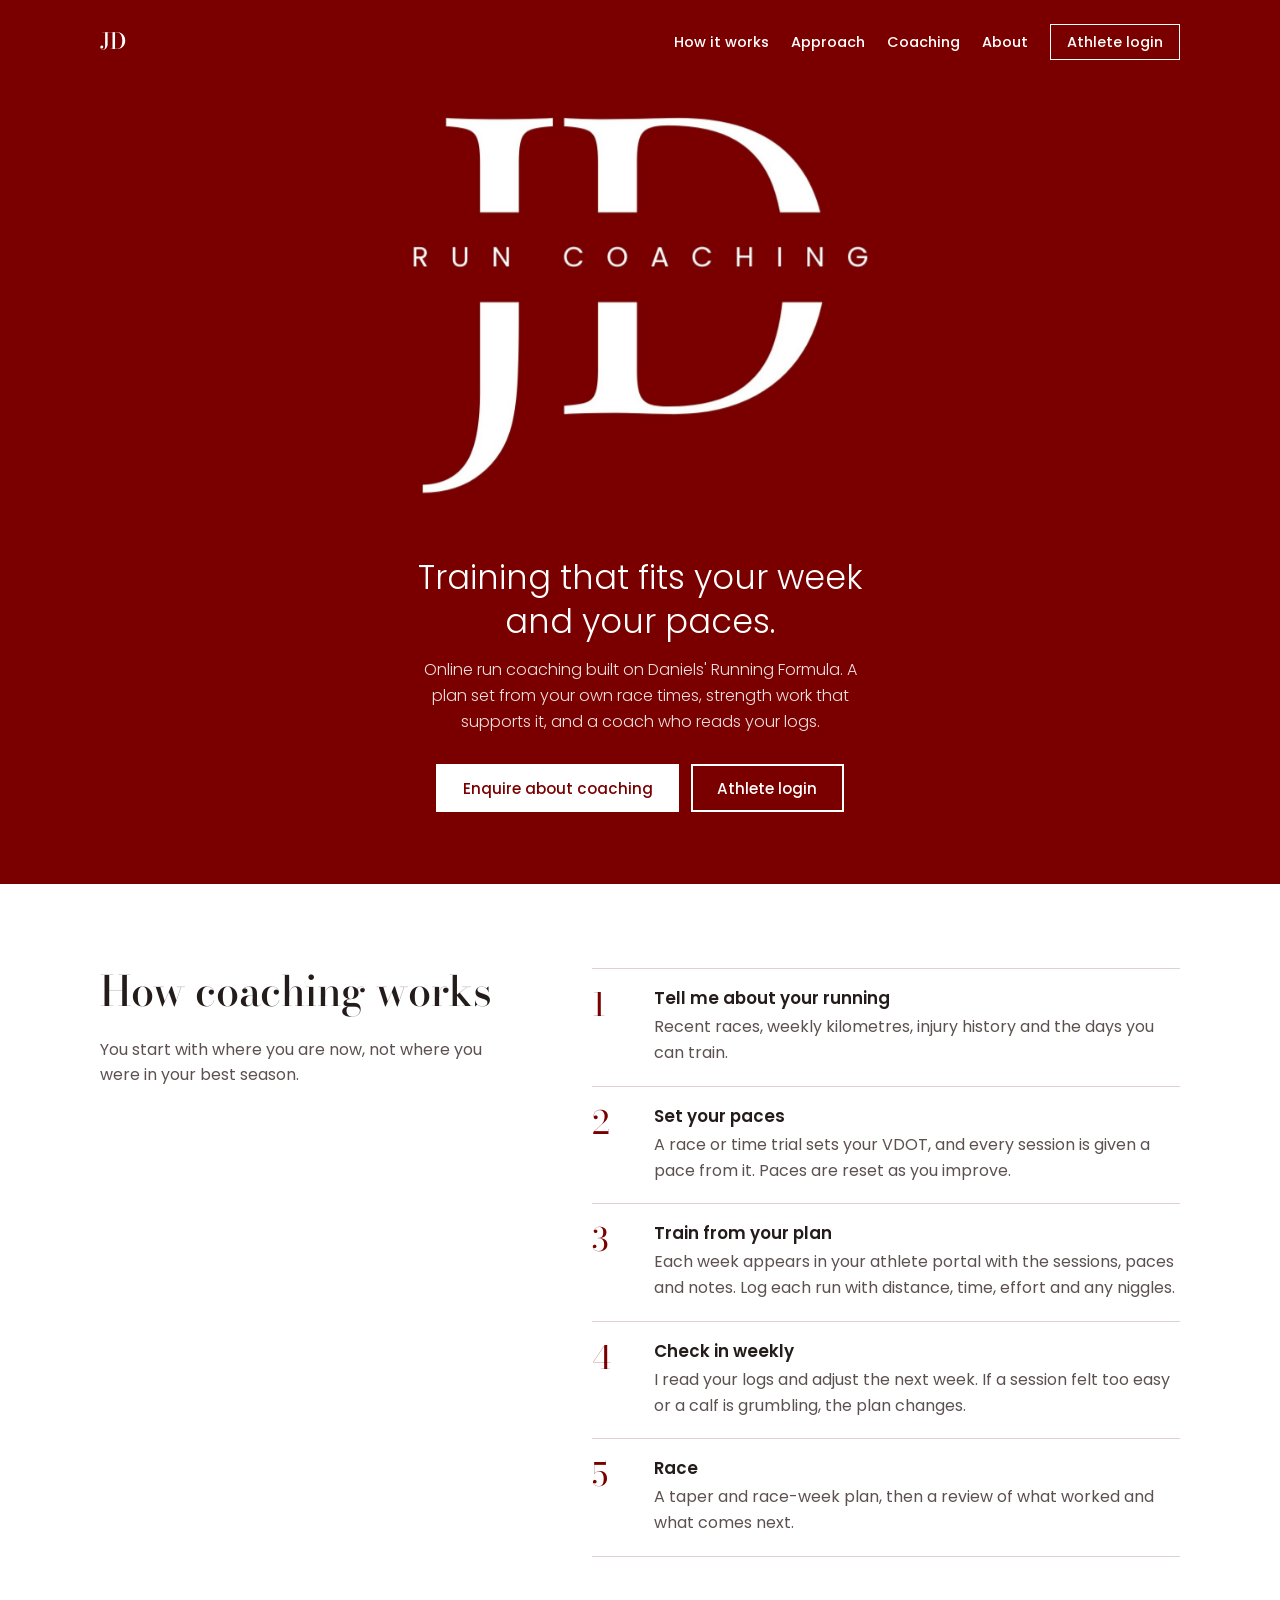
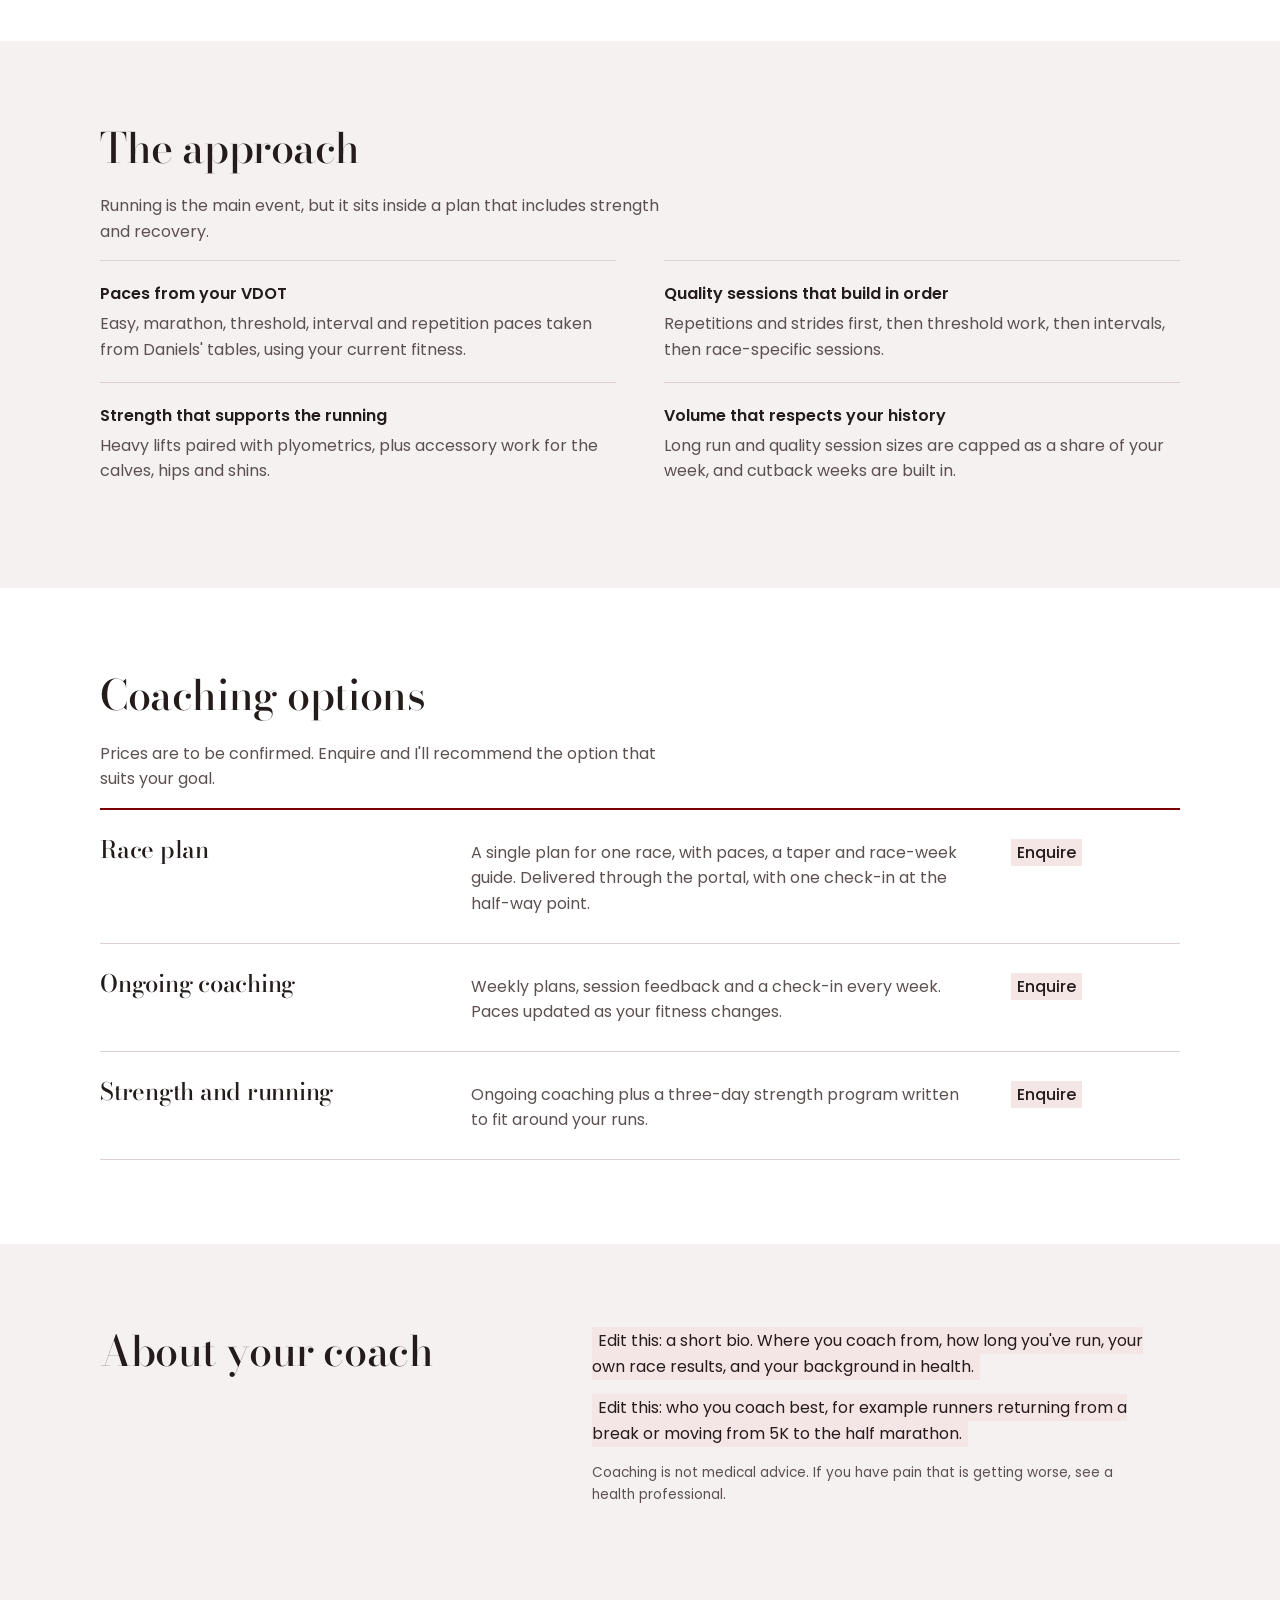
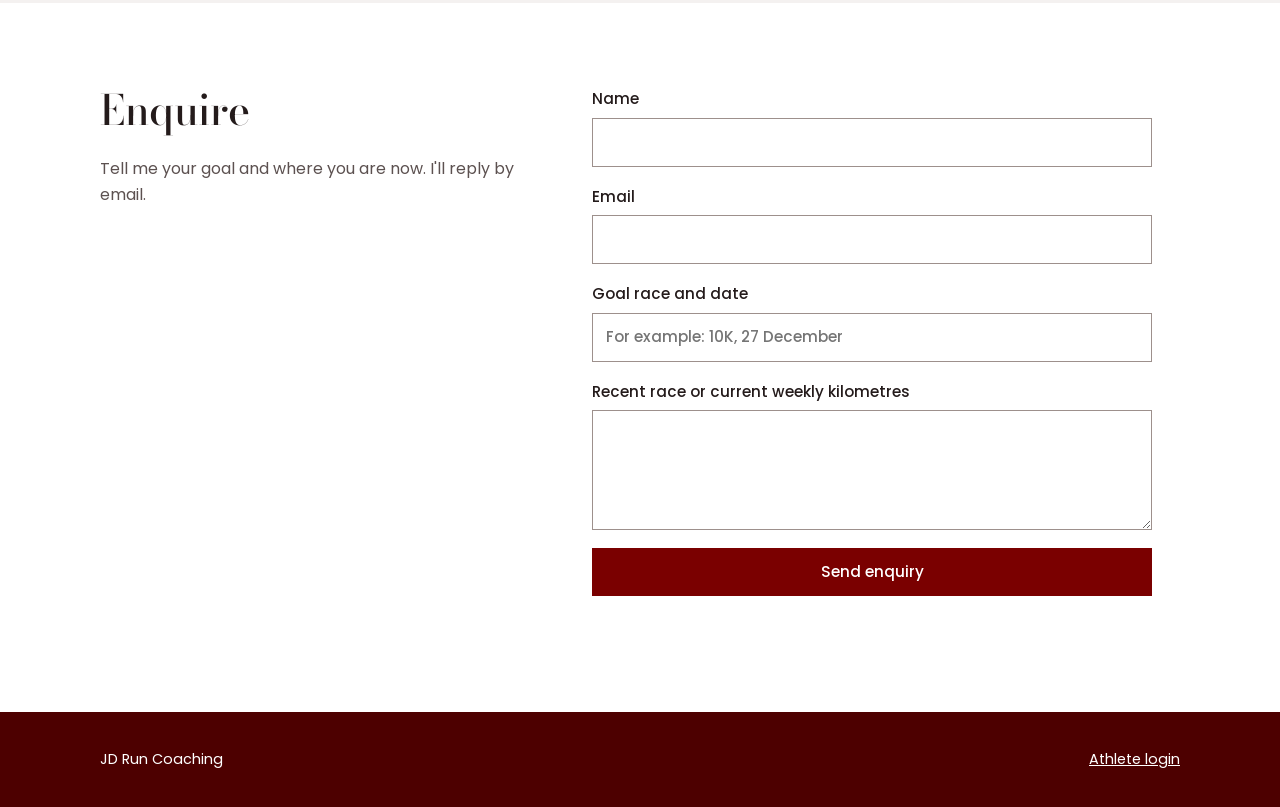
==== index.html @ f964e513 "Save site enquiries to Supabase and show them in the coach portal Public form posts to an insert-onl" ====
<!doctype html>
<html lang="en-AU">
<head>
<meta charset="utf-8">
<meta name="viewport" content="width=device-width, initial-scale=1">
<title>JD Run Coaching</title>
<meta name="description" content="Online run coaching for 5K to half marathon runners, built on Daniels' Running Formula, with strength work and weekly check-ins.">
<link rel="icon" href="assets/favicon.svg" type="image/svg+xml">
<link rel="stylesheet" href="css/site.css">
</head>
<body>
<header class="nav on-maroon">
  <div class="wrap">
    <a class="brand" href="#top" aria-label="JD Run Coaching, home">JD</a>
    <nav aria-label="Main"><ul>
      <li><a href="#how">How it works</a></li>
      <li><a href="#approach">Approach</a></li>
      <li><a href="#coaching">Coaching</a></li>
      <li><a href="#about">About</a></li>
      <li><a class="login" href="portal/">Athlete login</a></li>
    </ul></nav>
  </div>
</header>

<main id="top">
<section class="hero on-maroon">
  <div class="wrap">
    <img class="logo-mark" src="assets/logo-mark.jpg" width="1240" height="1040" alt="JD Run Coaching">
    <h1>Training that fits your week and your paces.</h1>
    <p class="lead">Online run coaching built on Daniels' Running Formula. A plan set from your own race times, strength work that supports it, and a coach who reads your logs.</p>
    <div class="actions">
      <a class="btn" href="#enquire">Enquire about coaching</a>
      <a class="btn ghost" href="portal/">Athlete login</a>
    </div>
  </div>
</section>

<section class="block" id="how">
  <div class="wrap split">
    <div>
      <h2>How coaching works</h2>
      <p class="intro">You start with where you are now, not where you were in your best season.</p>
    </div>
    <ol class="steps">
      <li><h3>Tell me about your running</h3><p>Recent races, weekly kilometres, injury history and the days you can train.</p></li>
      <li><h3>Set your paces</h3><p>A race or time trial sets your VDOT, and every session is given a pace from it. Paces are reset as you improve.</p></li>
      <li><h3>Train from your plan</h3><p>Each week appears in your athlete portal with the sessions, paces and notes. Log each run with distance, time, effort and any niggles.</p></li>
      <li><h3>Check in weekly</h3><p>I read your logs and adjust the next week. If a session felt too easy or a calf is grumbling, the plan changes.</p></li>
      <li><h3>Race</h3><p>A taper and race-week plan, then a review of what worked and what comes next.</p></li>
    </ol>
  </div>
</section>

<section class="block alt" id="approach">
  <div class="wrap">
    <h2>The approach</h2>
    <p class="intro">Running is the main event, but it sits inside a plan that includes strength and recovery.</p>
    <dl class="facts">
      <div><dt>Paces from your VDOT</dt><dd>Easy, marathon, threshold, interval and repetition paces taken from Daniels' tables, using your current fitness.</dd></div>
      <div><dt>Quality sessions that build in order</dt><dd>Repetitions and strides first, then threshold work, then intervals, then race-specific sessions.</dd></div>
      <div><dt>Strength that supports the running</dt><dd>Heavy lifts paired with plyometrics, plus accessory work for the calves, hips and shins.</dd></div>
      <div><dt>Volume that respects your history</dt><dd>Long run and quality session sizes are capped as a share of your week, and cutback weeks are built in.</dd></div>
    </dl>
  </div>
</section>

<section class="block" id="coaching">
  <div class="wrap">
    <h2>Coaching options</h2>
    <p class="intro">Prices are to be confirmed. Enquire and I'll recommend the option that suits your goal.</p>
    <div class="offers">
      <div class="offer"><h3>Race plan</h3><p>A single plan for one race, with paces, a taper and race-week guide. Delivered through the portal, with one check-in at the half-way point.</p><span class="price"><span class="placeholder">Enquire</span></span></div>
      <div class="offer"><h3>Ongoing coaching</h3><p>Weekly plans, session feedback and a check-in every week. Paces updated as your fitness changes.</p><span class="price"><span class="placeholder">Enquire</span></span></div>
      <div class="offer"><h3>Strength and running</h3><p>Ongoing coaching plus a three-day strength program written to fit around your runs.</p><span class="price"><span class="placeholder">Enquire</span></span></div>
    </div>
  </div>
</section>

<section class="block alt about" id="about">
  <div class="wrap split">
    <div><h2>About your coach</h2></div>
    <div>
      <p><span class="placeholder">Edit this: a short bio. Where you coach from, how long you've run, your own race results, and your background in health.</span></p>
      <p><span class="placeholder">Edit this: who you coach best, for example runners returning from a break or moving from 5K to the half marathon.</span></p>
      <p class="note">Coaching is not medical advice. If you have pain that is getting worse, see a health professional.</p>
    </div>
  </div>
</section>

<section class="block" id="enquire">
  <div class="wrap split">
    <div>
      <h2>Enquire</h2>
      <p class="intro">Tell me your goal and where you are now. I'll reply by email.</p>
    </div>
    <form class="enquire" name="enquiry" method="POST" data-netlify="true" netlify-honeypot="bot-field" action="/thanks.html">
      <input type="hidden" name="form-name" value="enquiry">
      <p class="hp"><label>Leave this empty <input name="bot-field" tabindex="-1" autocomplete="off"></label></p>
      <label>Name <input name="name" required autocomplete="name"></label>
      <label>Email <input type="email" name="email" required autocomplete="email"></label>
      <label>Goal race and date <input name="goal" placeholder="For example: 10K, 27 December"></label>
      <label>Recent race or current weekly kilometres <textarea name="background"></textarea></label>
      <button class="btn" type="submit">Send enquiry</button>
    </form>
  </div>
</section>
</main>

<footer class="on-maroon">
  <div class="wrap">
    <span>JD Run Coaching</span>
    <a href="portal/">Athlete login</a>
  </div>
</footer>
<script src="js/config.js"></script>
<script src="js/enquiry.js"></script>
</body>
</html>
---- css/site.css ----
@import url('tokens.css');
.wrap { width: min(1080px, 100% - 2 * var(--gutter)); margin-inline: auto; }
.nav { background: var(--maroon); }
.nav .wrap { display: flex; justify-content: space-between; align-items: center; padding: 18px 0; gap: 16px; flex-wrap: wrap; }
.nav a { color: #fff; text-decoration: none; font-size: .9rem; font-weight: 500; padding: 6px 0; }
.nav a:hover { text-decoration: underline; text-underline-offset: 5px; }
.nav ul { display: flex; gap: 22px; list-style: none; margin: 0; padding: 0; flex-wrap: wrap; align-items: center; }
.nav .brand { font-family: var(--serif); font-size: 1.4rem; letter-spacing: .02em; }
.nav .login { border: 1.5px solid #fff; padding: 7px 16px; }
.nav .login:hover { background: #fff; color: var(--maroon); text-decoration: none; }

/* Hero: the logo's own construction — a monogram cut by a band that carries the words */
.hero { background: var(--maroon); color: #fff; padding: 8px 0 72px; text-align: center; }
.logo-mark { display: block; width: min(520px, 86vw); height: auto; margin: 0 auto; animation: rise .9s ease-out both; }
.hero h1 { font-family: var(--sans); font-weight: 300; font-size: clamp(1.35rem, 3.6vw, 2.1rem); line-height: 1.3; max-width: 22ch; margin: 28px auto 14px; letter-spacing: 0; }
.hero p.lead { max-width: 46ch; margin: 0 auto 30px; opacity: .88; font-weight: 300; }
.hero .actions { display: flex; gap: 12px; justify-content: center; flex-wrap: wrap; }
@keyframes rise { from { opacity: 0; transform: translateY(14px); } to { opacity: 1; transform: none; } }

section.block { padding: 84px 0; }
section.block.alt { background: var(--mist); }
.block h2 { font-size: clamp(1.8rem, 4.4vw, 2.6rem); max-width: 18ch; }
.block .intro { max-width: 58ch; color: var(--ink-soft); }
.split { display: grid; gap: 40px; grid-template-columns: 1fr; }
@media (min-width: 820px) { .split { grid-template-columns: 5fr 7fr; gap: 72px; } }

/* process: a real sequence, so numbered */
.steps { list-style: none; counter-reset: s; margin: 0; padding: 0; }
.steps li { counter-increment: s; display: grid; grid-template-columns: 3rem 1fr; gap: 6px 14px; padding: 20px 0; border-top: 1px solid var(--rule); }
.steps li:last-child { border-bottom: 1px solid var(--rule); }
.steps li::before { content: counter(s); font-family: var(--serif); font-size: 2rem; color: var(--maroon); line-height: 1; grid-row: span 2; }
.steps h3 { font-family: var(--sans); font-size: 1.05rem; font-weight: 600; margin: 0; letter-spacing: 0; }
.steps p { margin: 0; color: var(--ink-soft); }

.facts { display: grid; gap: 0; grid-template-columns: 1fr; margin: 0; }
@media (min-width: 700px) { .facts { grid-template-columns: 1fr 1fr; column-gap: 48px; } }
.facts div { padding: 20px 0; border-top: 1px solid var(--rule); }
.facts dt { font-weight: 600; margin-bottom: 4px; }
.facts dd { margin: 0; color: var(--ink-soft); }

.offers { border-top: 2px solid var(--maroon); }
.offer { display: grid; gap: 8px 32px; padding: 26px 0; border-bottom: 1px solid var(--rule); grid-template-columns: 1fr; }
@media (min-width: 820px) { .offer { grid-template-columns: 4fr 6fr 2fr; align-items: baseline; } }
.offer h3 { font-size: 1.5rem; margin: 0; }
.offer p { margin: 0; color: var(--ink-soft); }
.offer .price { font-weight: 500; }

.about p { max-width: 58ch; }
.placeholder { background: var(--maroon-tint); padding: 2px 6px; }

form.enquire { display: grid; gap: 18px; max-width: 560px; }
label { display: grid; gap: 6px; font-weight: 500; font-size: .95rem; }
input, select, textarea { font: inherit; padding: .75em .85em; border: 1.5px solid #9d908c; background: #fff; color: var(--ink); border-radius: 0; width: 100%; }
textarea { min-height: 120px; resize: vertical; }
.hp { position: absolute; left: -9999px; }
.note { font-size: .85rem; color: var(--ink-soft); }
footer { background: var(--maroon-deep); color: #fff; padding: 36px 0; font-size: .9rem; }
footer .wrap { display: flex; justify-content: space-between; gap: 16px; flex-wrap: wrap; }
footer a { color: #fff; }
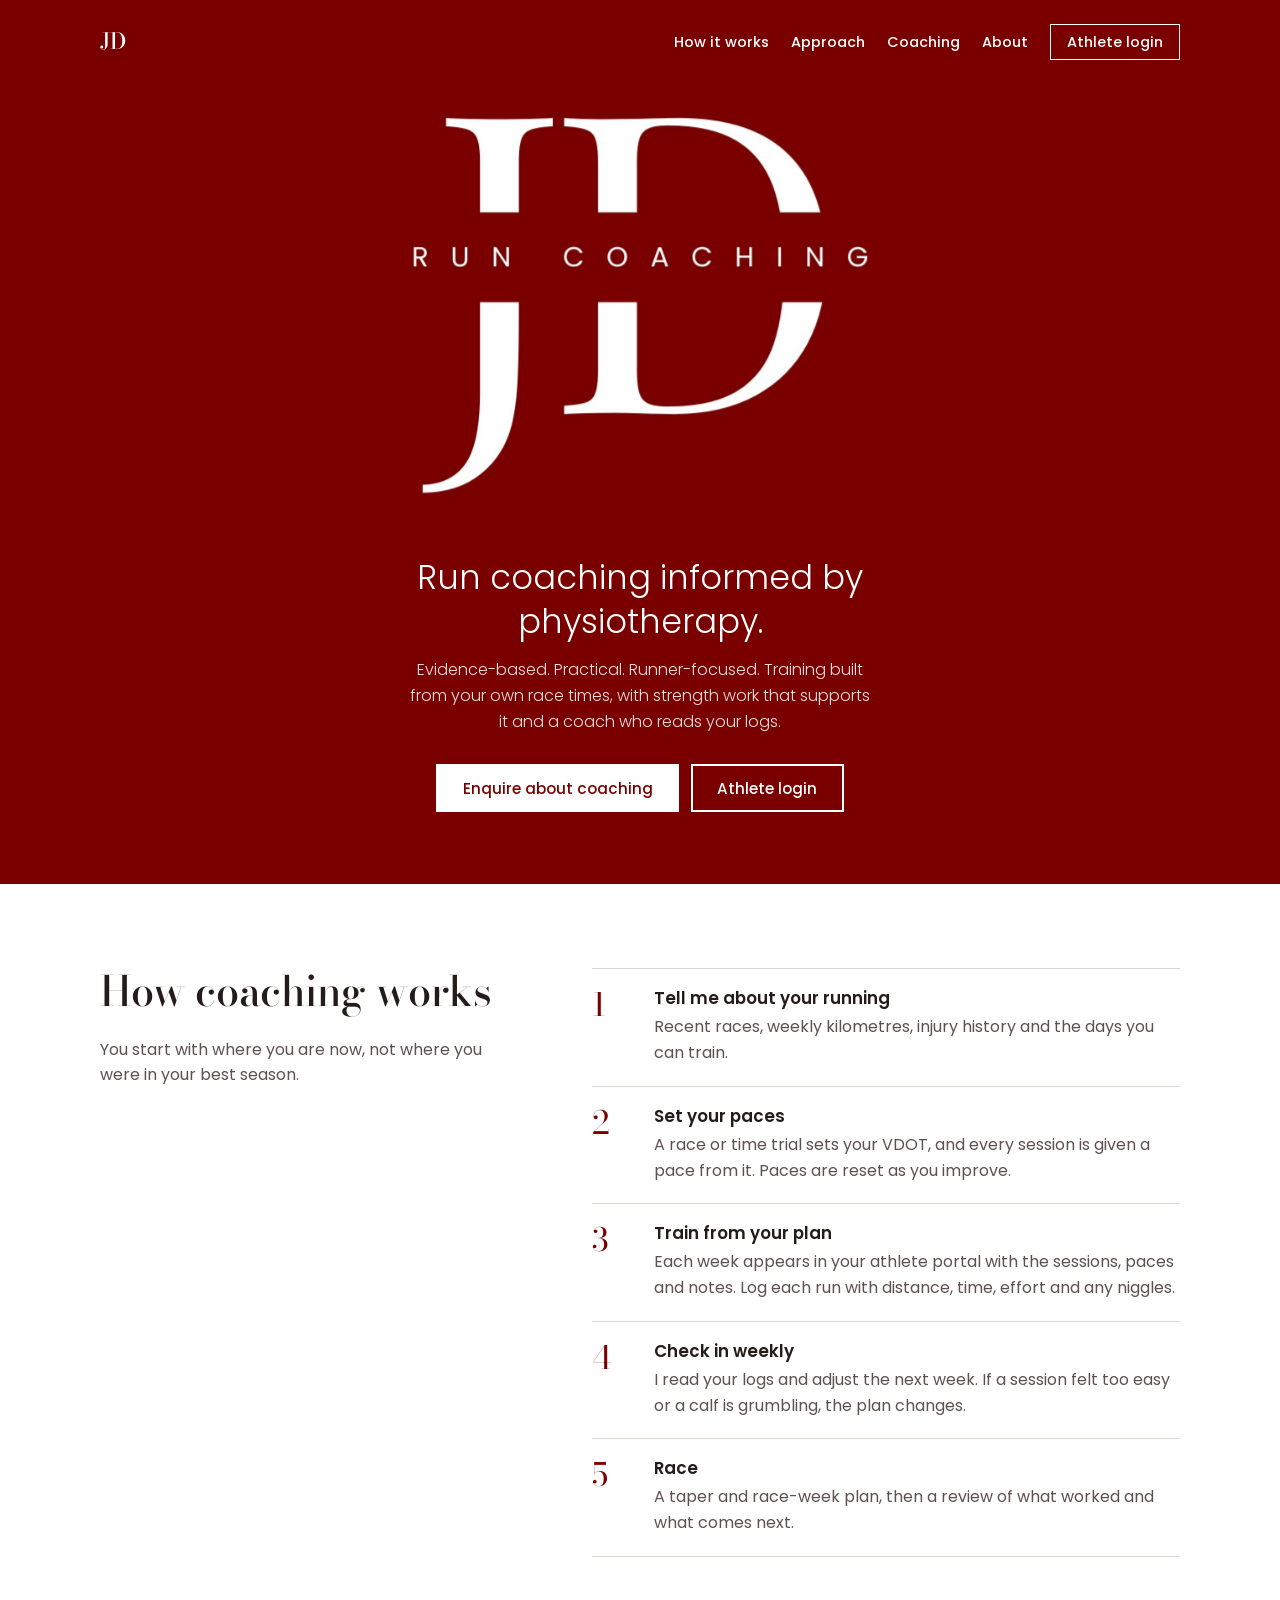
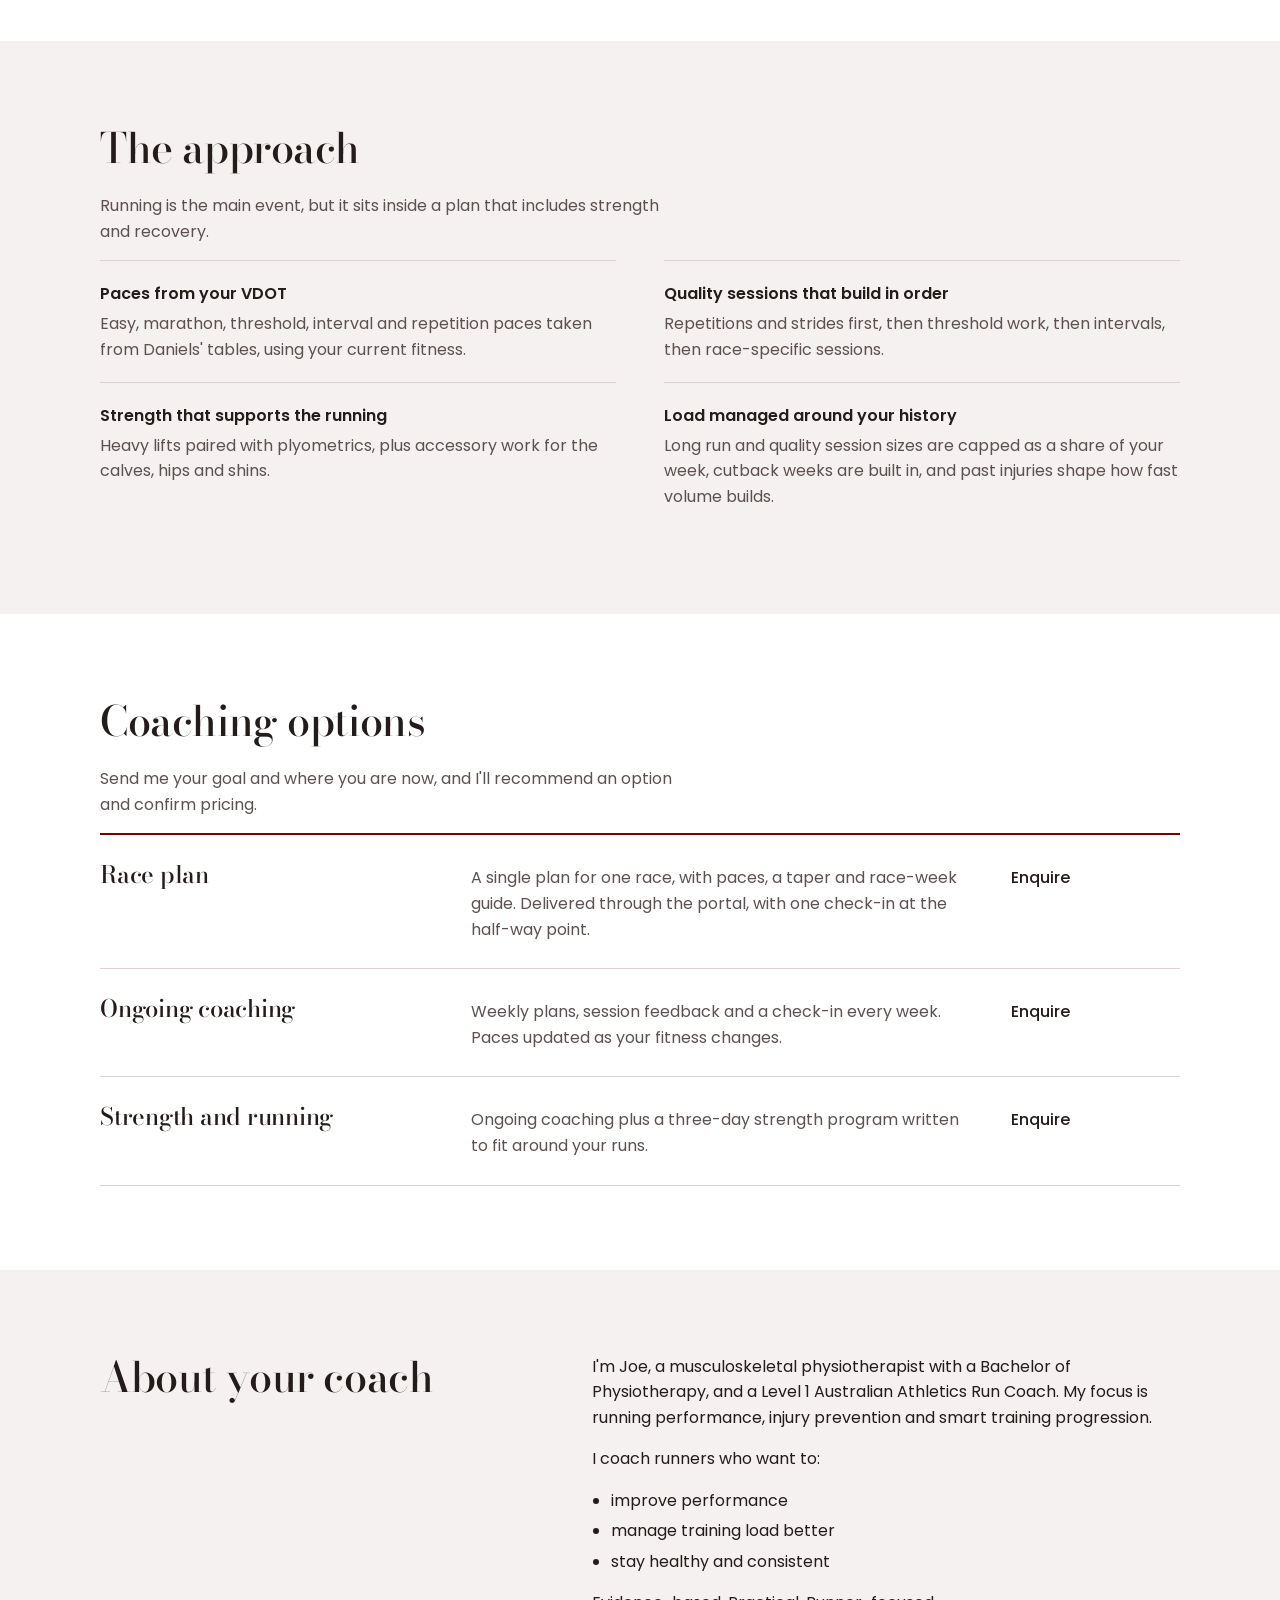
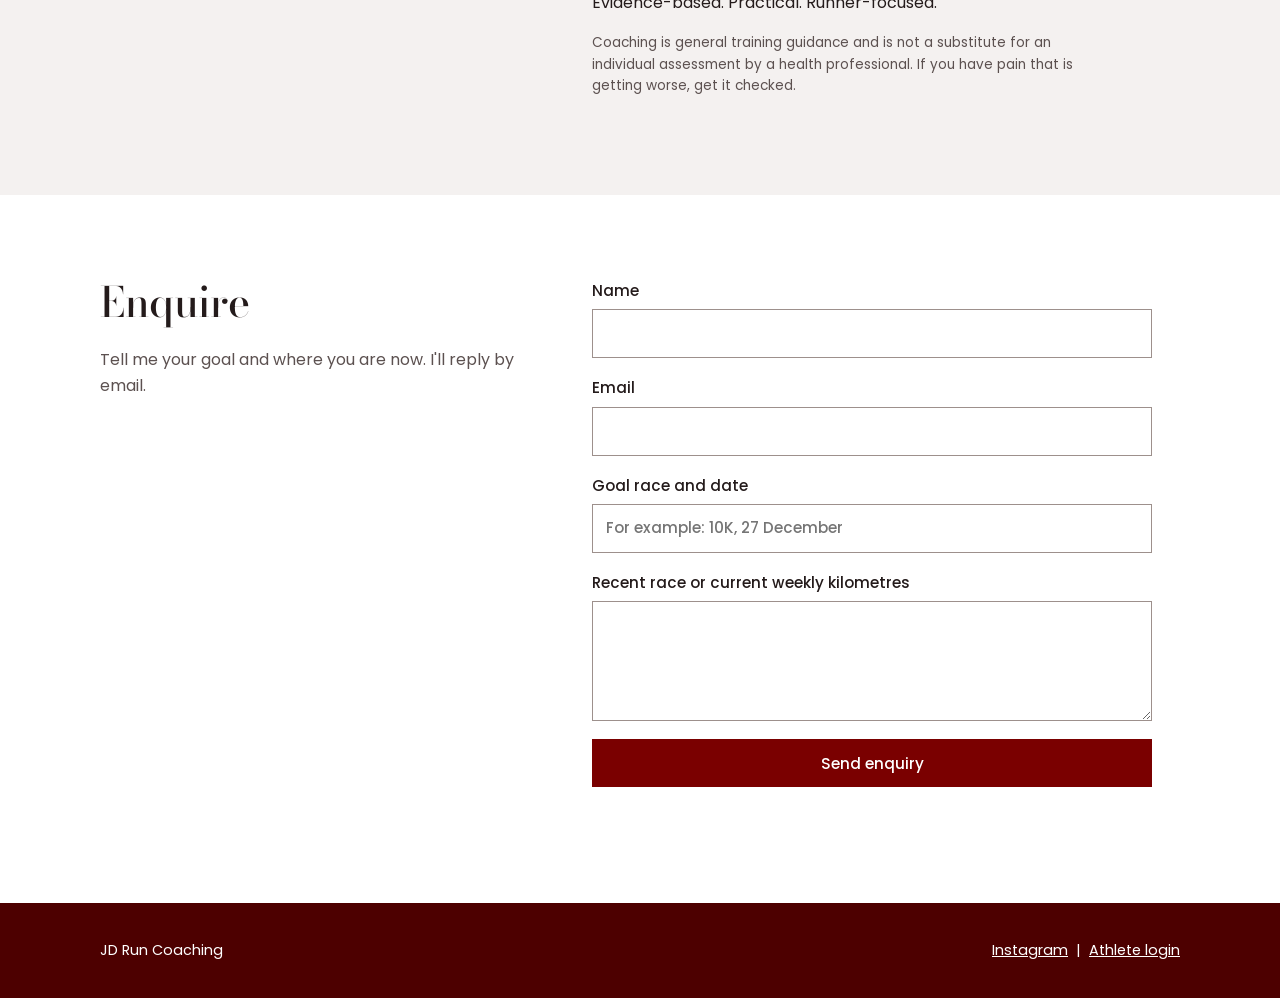
==== commit 960e0c0f: "Replace placeholder copy with real bio, tagline and Instagram link Co-Authored-By: Claude Sonnet 5.5" ====
--- a/index.html
+++ b/index.html
@@ -4,7 +4,7 @@
 <meta charset="utf-8">
 <meta name="viewport" content="width=device-width, initial-scale=1">
 <title>JD Run Coaching</title>
-<meta name="description" content="Online run coaching for 5K to half marathon runners, built on Daniels' Running Formula, with strength work and weekly check-ins.">
+<meta name="description" content="Run coaching informed by physiotherapy. Evidence-based, practical and runner-focused, from a musculoskeletal physiotherapist and Level 1 Australian Athletics Run Coach.">
 <link rel="icon" href="assets/favicon.svg" type="image/svg+xml">
 <link rel="stylesheet" href="css/site.css">
 </head>
@@ -26,8 +26,8 @@
 <section class="hero on-maroon">
   <div class="wrap">
     <img class="logo-mark" src="assets/logo-mark.jpg" width="1240" height="1040" alt="JD Run Coaching">
-    <h1>Training that fits your week and your paces.</h1>
-    <p class="lead">Online run coaching built on Daniels' Running Formula. A plan set from your own race times, strength work that supports it, and a coach who reads your logs.</p>
+    <h1>Run coaching informed by physiotherapy.</h1>
+    <p class="lead">Evidence-based. Practical. Runner-focused. Training built from your own race times, with strength work that supports it and a coach who reads your logs.</p>
     <div class="actions">
       <a class="btn" href="#enquire">Enquire about coaching</a>
       <a class="btn ghost" href="portal/">Athlete login</a>
@@ -59,7 +59,7 @@
       <div><dt>Paces from your VDOT</dt><dd>Easy, marathon, threshold, interval and repetition paces taken from Daniels' tables, using your current fitness.</dd></div>
       <div><dt>Quality sessions that build in order</dt><dd>Repetitions and strides first, then threshold work, then intervals, then race-specific sessions.</dd></div>
       <div><dt>Strength that supports the running</dt><dd>Heavy lifts paired with plyometrics, plus accessory work for the calves, hips and shins.</dd></div>
-      <div><dt>Volume that respects your history</dt><dd>Long run and quality session sizes are capped as a share of your week, and cutback weeks are built in.</dd></div>
+      <div><dt>Load managed around your history</dt><dd>Long run and quality session sizes are capped as a share of your week, cutback weeks are built in, and past injuries shape how fast volume builds.</dd></div>
     </dl>
   </div>
 </section>
@@ -67,11 +67,11 @@
 <section class="block" id="coaching">
   <div class="wrap">
     <h2>Coaching options</h2>
-    <p class="intro">Prices are to be confirmed. Enquire and I'll recommend the option that suits your goal.</p>
+    <p class="intro">Send me your goal and where you are now, and I'll recommend an option and confirm pricing.</p>
     <div class="offers">
-      <div class="offer"><h3>Race plan</h3><p>A single plan for one race, with paces, a taper and race-week guide. Delivered through the portal, with one check-in at the half-way point.</p><span class="price"><span class="placeholder">Enquire</span></span></div>
-      <div class="offer"><h3>Ongoing coaching</h3><p>Weekly plans, session feedback and a check-in every week. Paces updated as your fitness changes.</p><span class="price"><span class="placeholder">Enquire</span></span></div>
-      <div class="offer"><h3>Strength and running</h3><p>Ongoing coaching plus a three-day strength program written to fit around your runs.</p><span class="price"><span class="placeholder">Enquire</span></span></div>
+      <div class="offer"><h3>Race plan</h3><p>A single plan for one race, with paces, a taper and race-week guide. Delivered through the portal, with one check-in at the half-way point.</p><span class="price">Enquire</span></div>
+      <div class="offer"><h3>Ongoing coaching</h3><p>Weekly plans, session feedback and a check-in every week. Paces updated as your fitness changes.</p><span class="price">Enquire</span></div>
+      <div class="offer"><h3>Strength and running</h3><p>Ongoing coaching plus a three-day strength program written to fit around your runs.</p><span class="price">Enquire</span></div>
     </div>
   </div>
 </section>
@@ -80,9 +80,15 @@
   <div class="wrap split">
     <div><h2>About your coach</h2></div>
     <div>
-      <p><span class="placeholder">Edit this: a short bio. Where you coach from, how long you've run, your own race results, and your background in health.</span></p>
-      <p><span class="placeholder">Edit this: who you coach best, for example runners returning from a break or moving from 5K to the half marathon.</span></p>
-      <p class="note">Coaching is not medical advice. If you have pain that is getting worse, see a health professional.</p>
+      <p>I'm Joe, a musculoskeletal physiotherapist with a Bachelor of Physiotherapy, and a Level 1 Australian Athletics Run Coach. My focus is running performance, injury prevention and smart training progression.</p>
+      <p>I coach runners who want to:</p>
+      <ul>
+        <li>improve performance</li>
+        <li>manage training load better</li>
+        <li>stay healthy and consistent</li>
+      </ul>
+      <p>Evidence-based. Practical. Runner-focused.</p>
+      <p class="note">Coaching is general training guidance and is not a substitute for an individual assessment by a health professional. If you have pain that is getting worse, get it checked.</p>
     </div>
   </div>
 </section>
@@ -109,7 +115,7 @@
 <footer class="on-maroon">
   <div class="wrap">
     <span>JD Run Coaching</span>
-    <a href="portal/">Athlete login</a>
+    <span><a href="https://www.instagram.com/jdruncoaching" rel="noopener">Instagram</a> &nbsp;|&nbsp; <a href="portal/">Athlete login</a></span>
   </div>
 </footer>
 <script src="js/config.js"></script>
--- a/css/site.css
+++ b/css/site.css
@@ -57,3 +57,6 @@
 footer { background: var(--maroon-deep); color: #fff; padding: 36px 0; font-size: .9rem; }
 footer .wrap { display: flex; justify-content: space-between; gap: 16px; flex-wrap: wrap; }
 footer a { color: #fff; }
+
+.about ul { margin: 0 0 1em; padding-left: 1.2em; max-width: 58ch; }
+.about li { margin-bottom: .3em; }
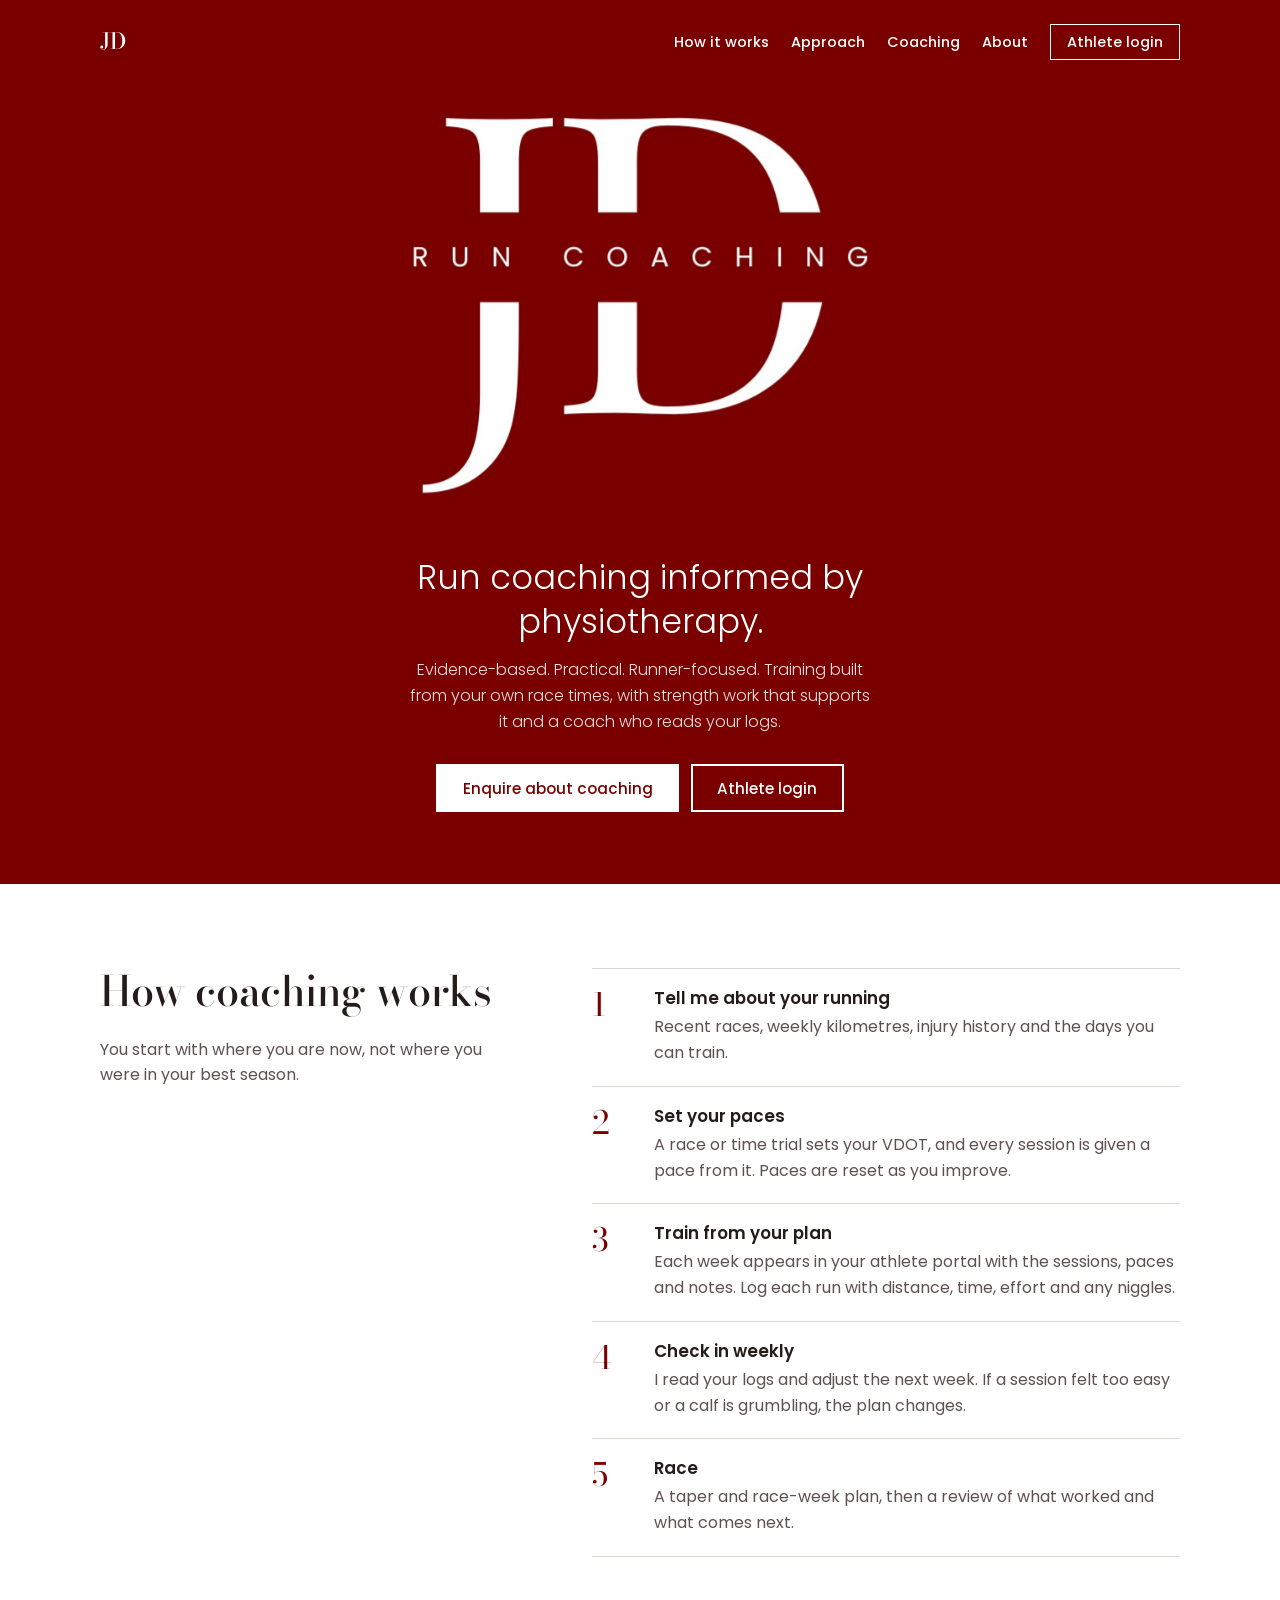
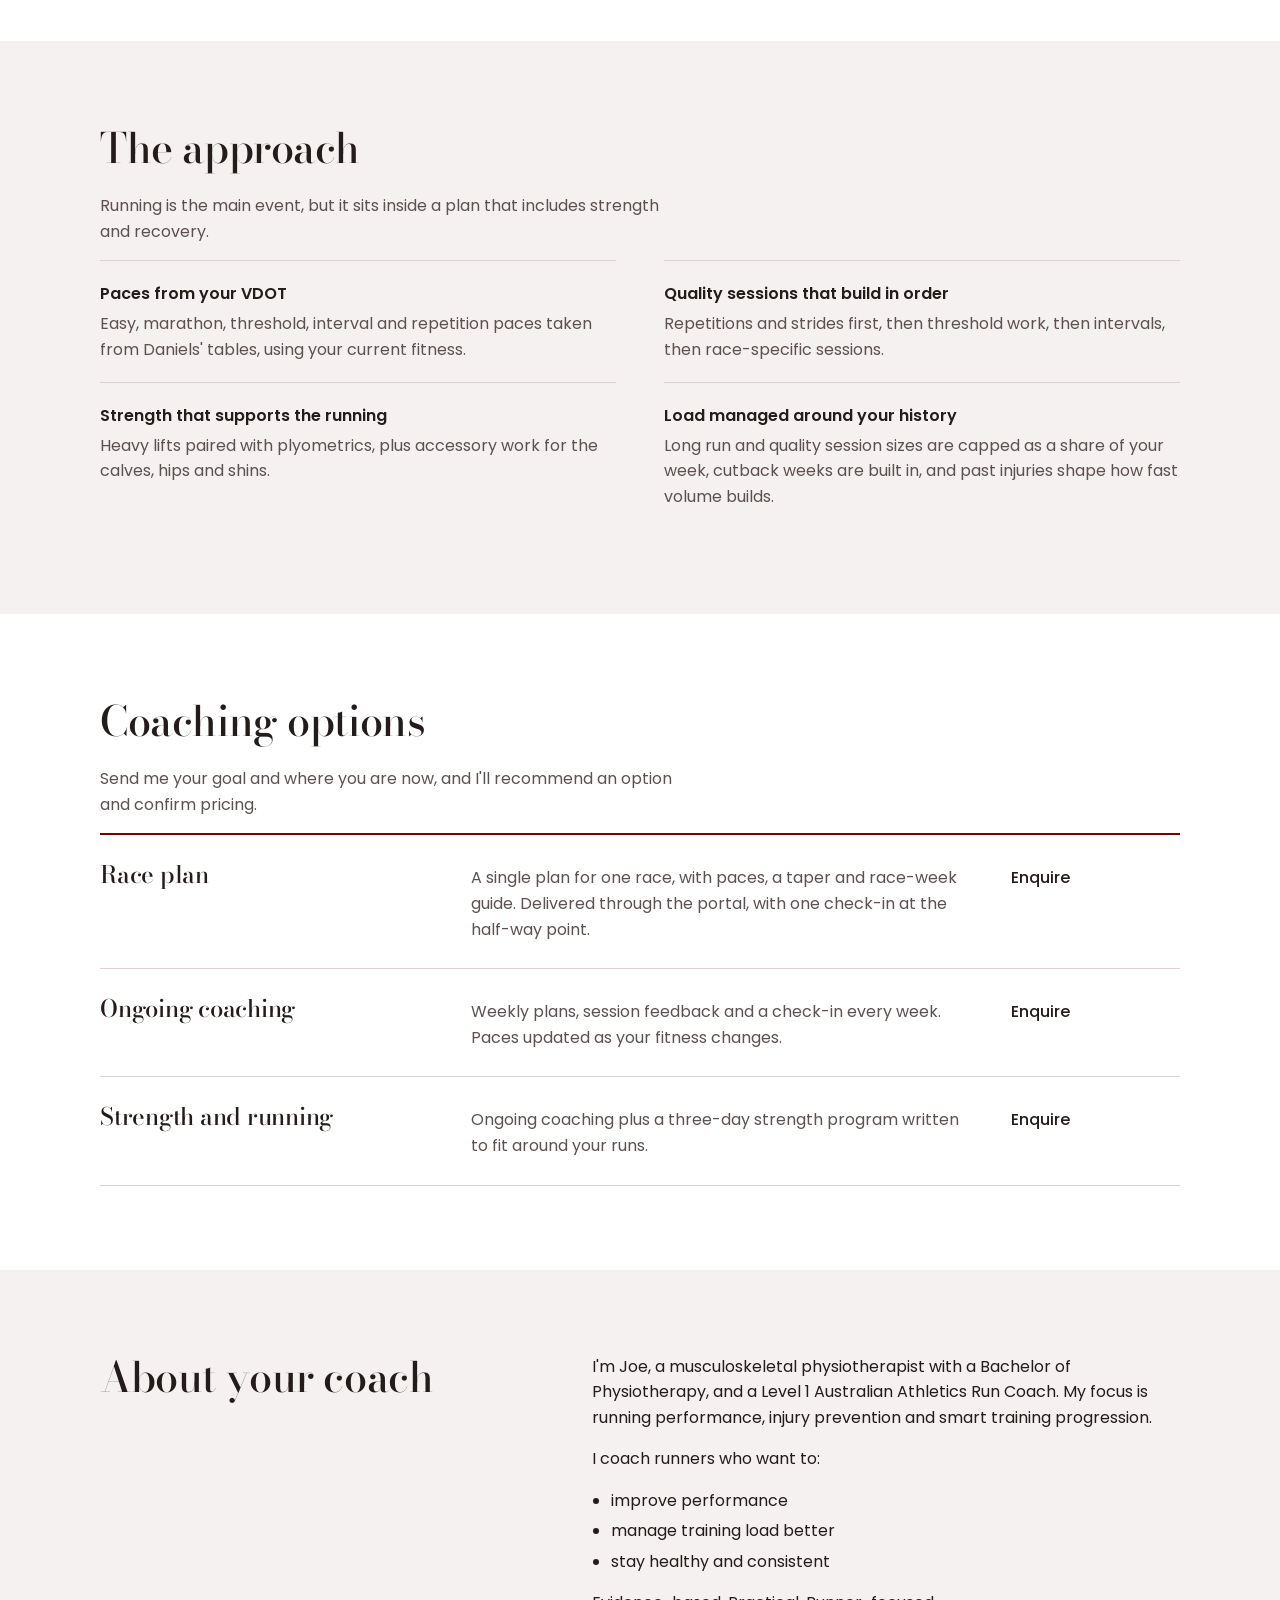
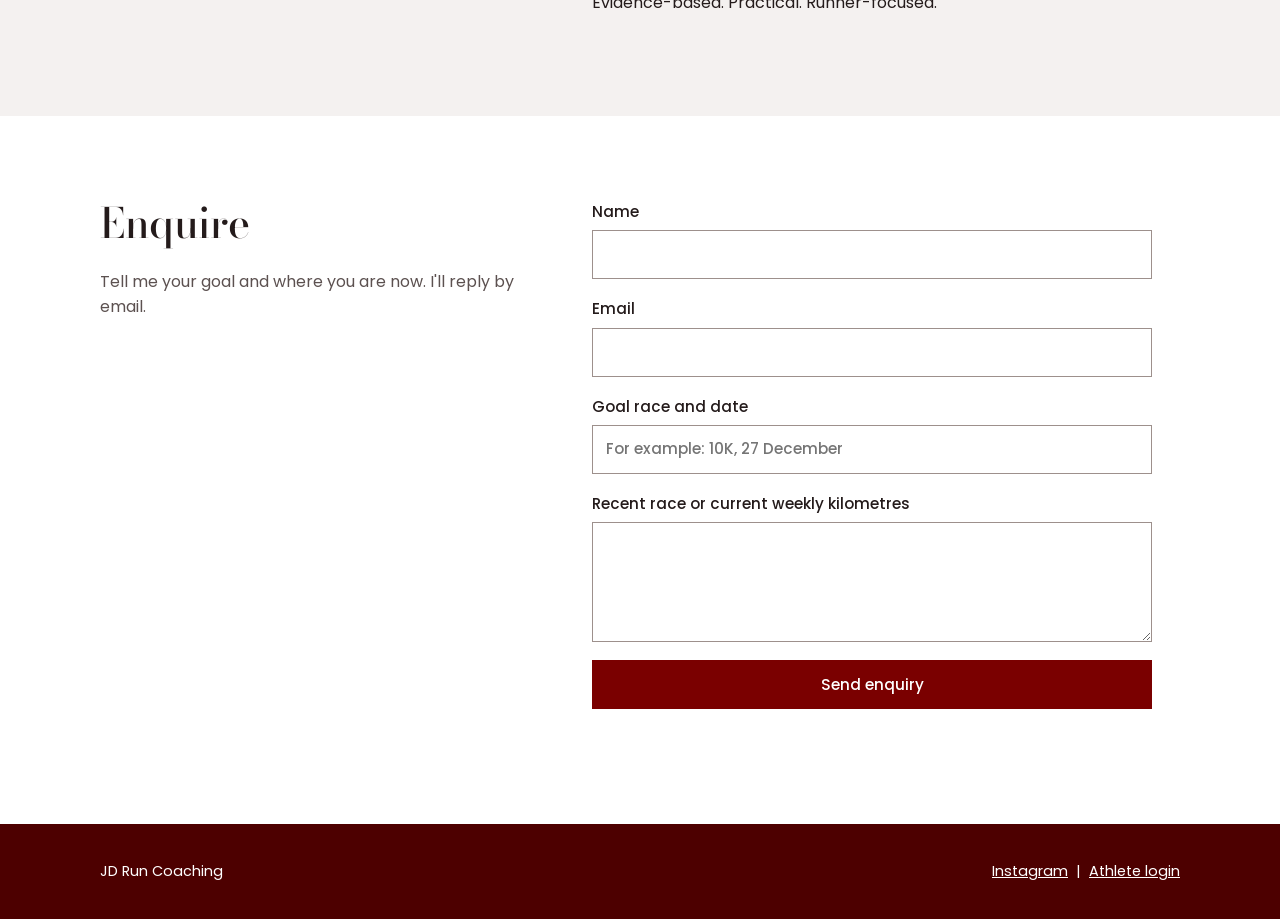
==== commit 354bfe0e: "Remove disclaimer from About section Co-Authored-By: Claude Sonnet 5.5 <noreply@anthropic.com> Claud" ====
--- a/index.html
+++ b/index.html
@@ -88,7 +88,6 @@
         <li>stay healthy and consistent</li>
       </ul>
       <p>Evidence-based. Practical. Runner-focused.</p>
-      <p class="note">Coaching is general training guidance and is not a substitute for an individual assessment by a health professional. If you have pain that is getting worse, get it checked.</p>
     </div>
   </div>
 </section>
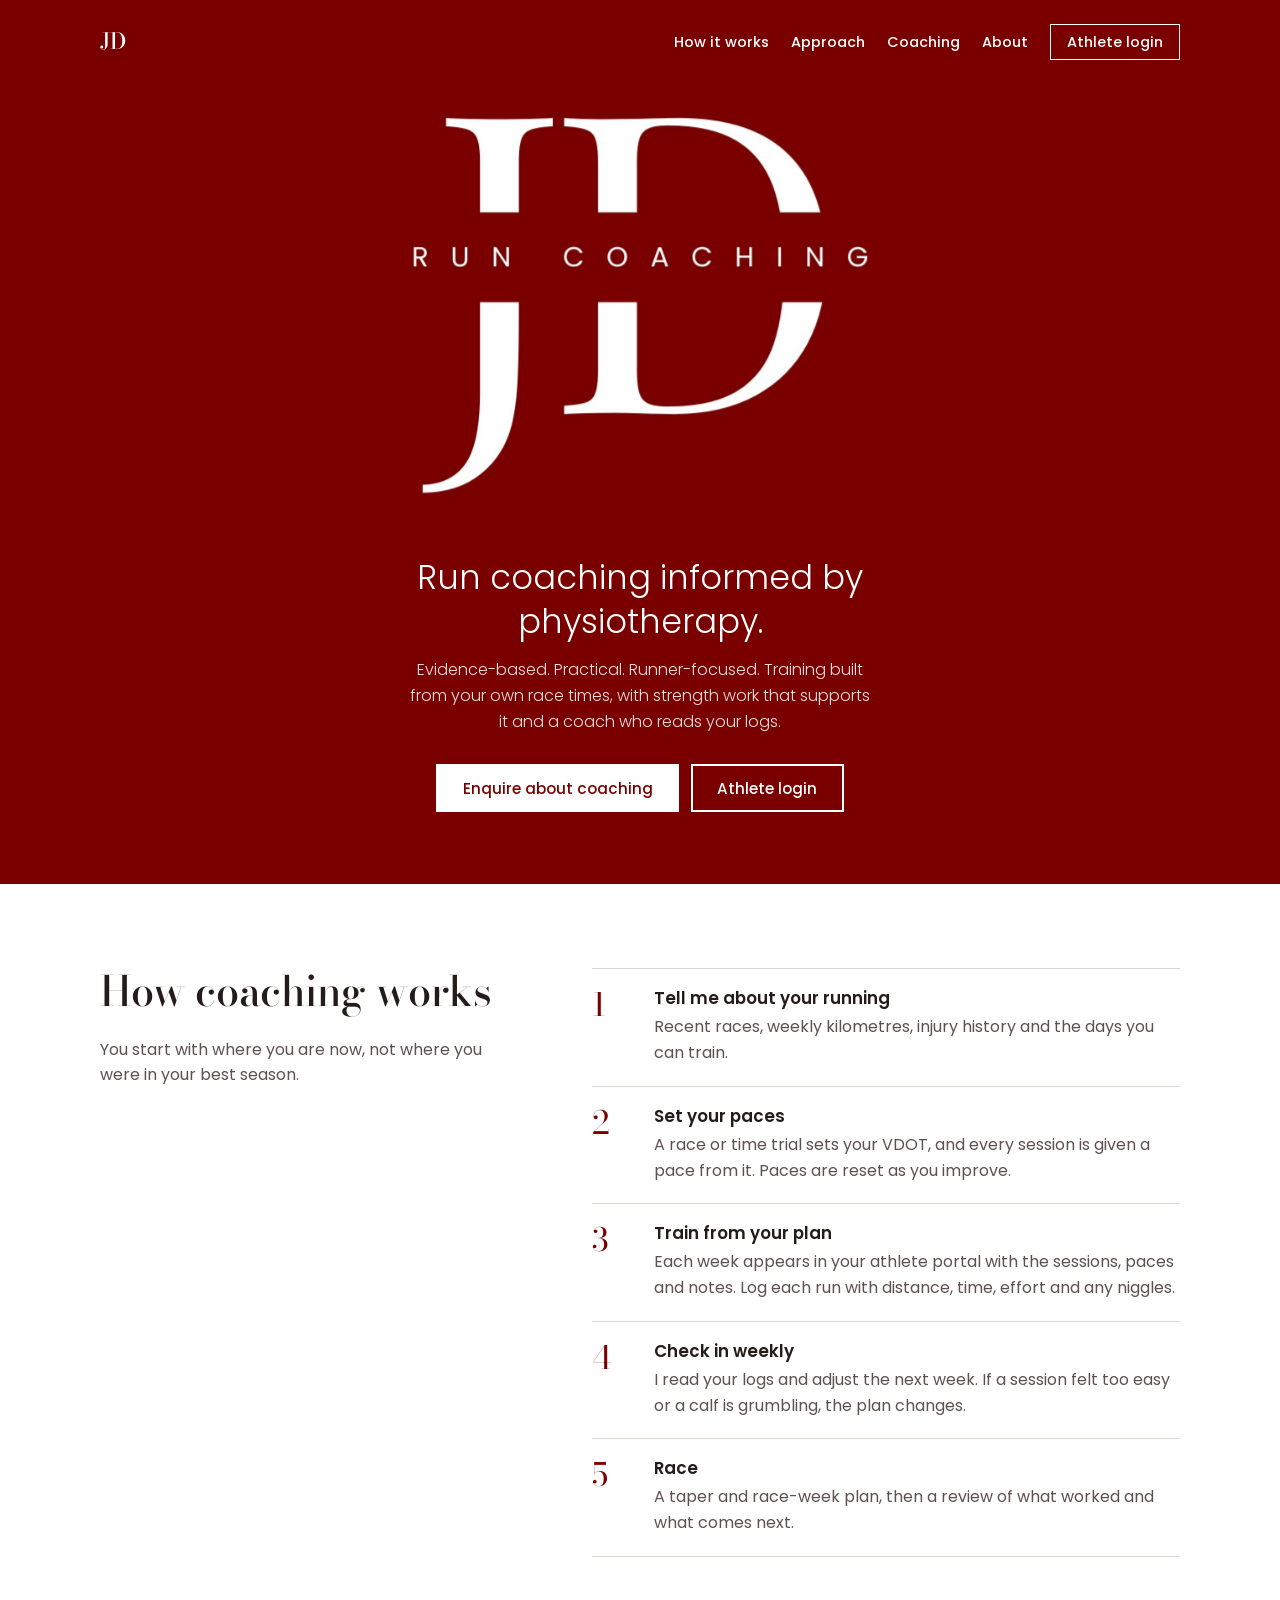
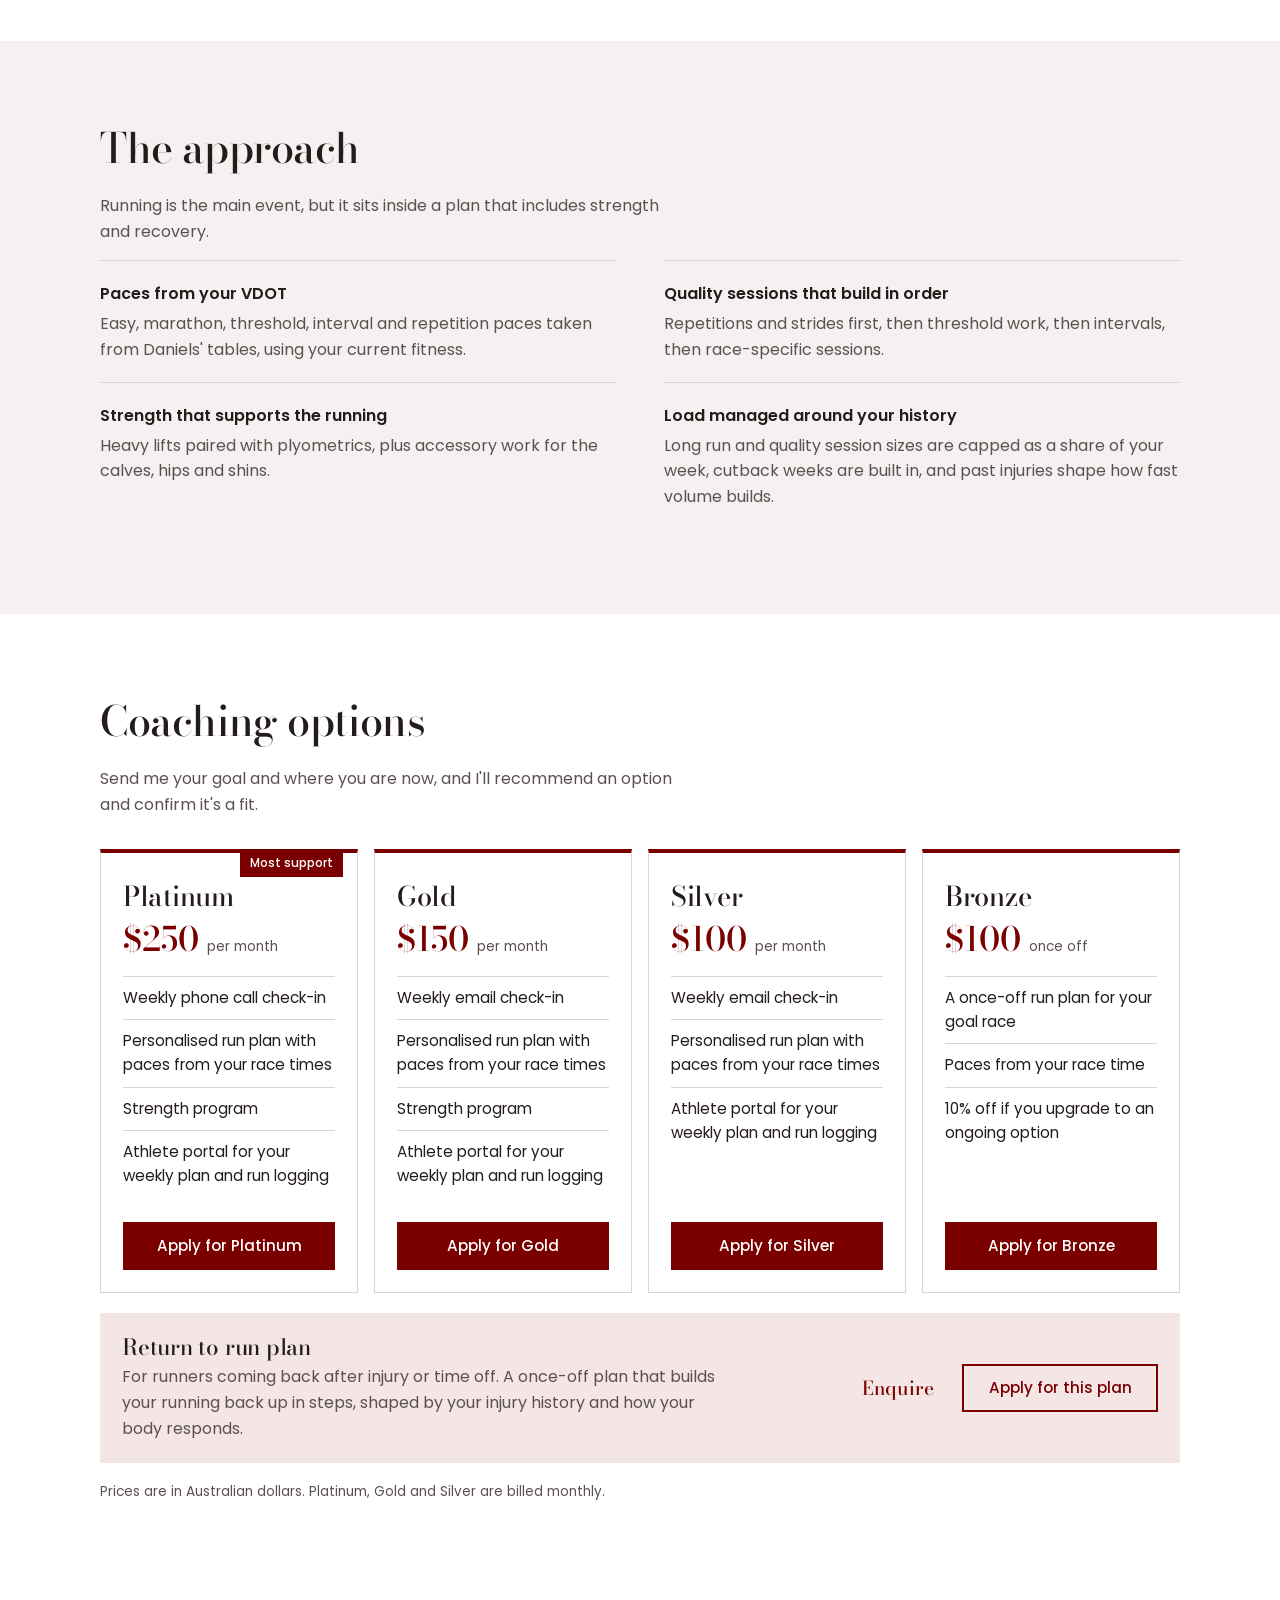
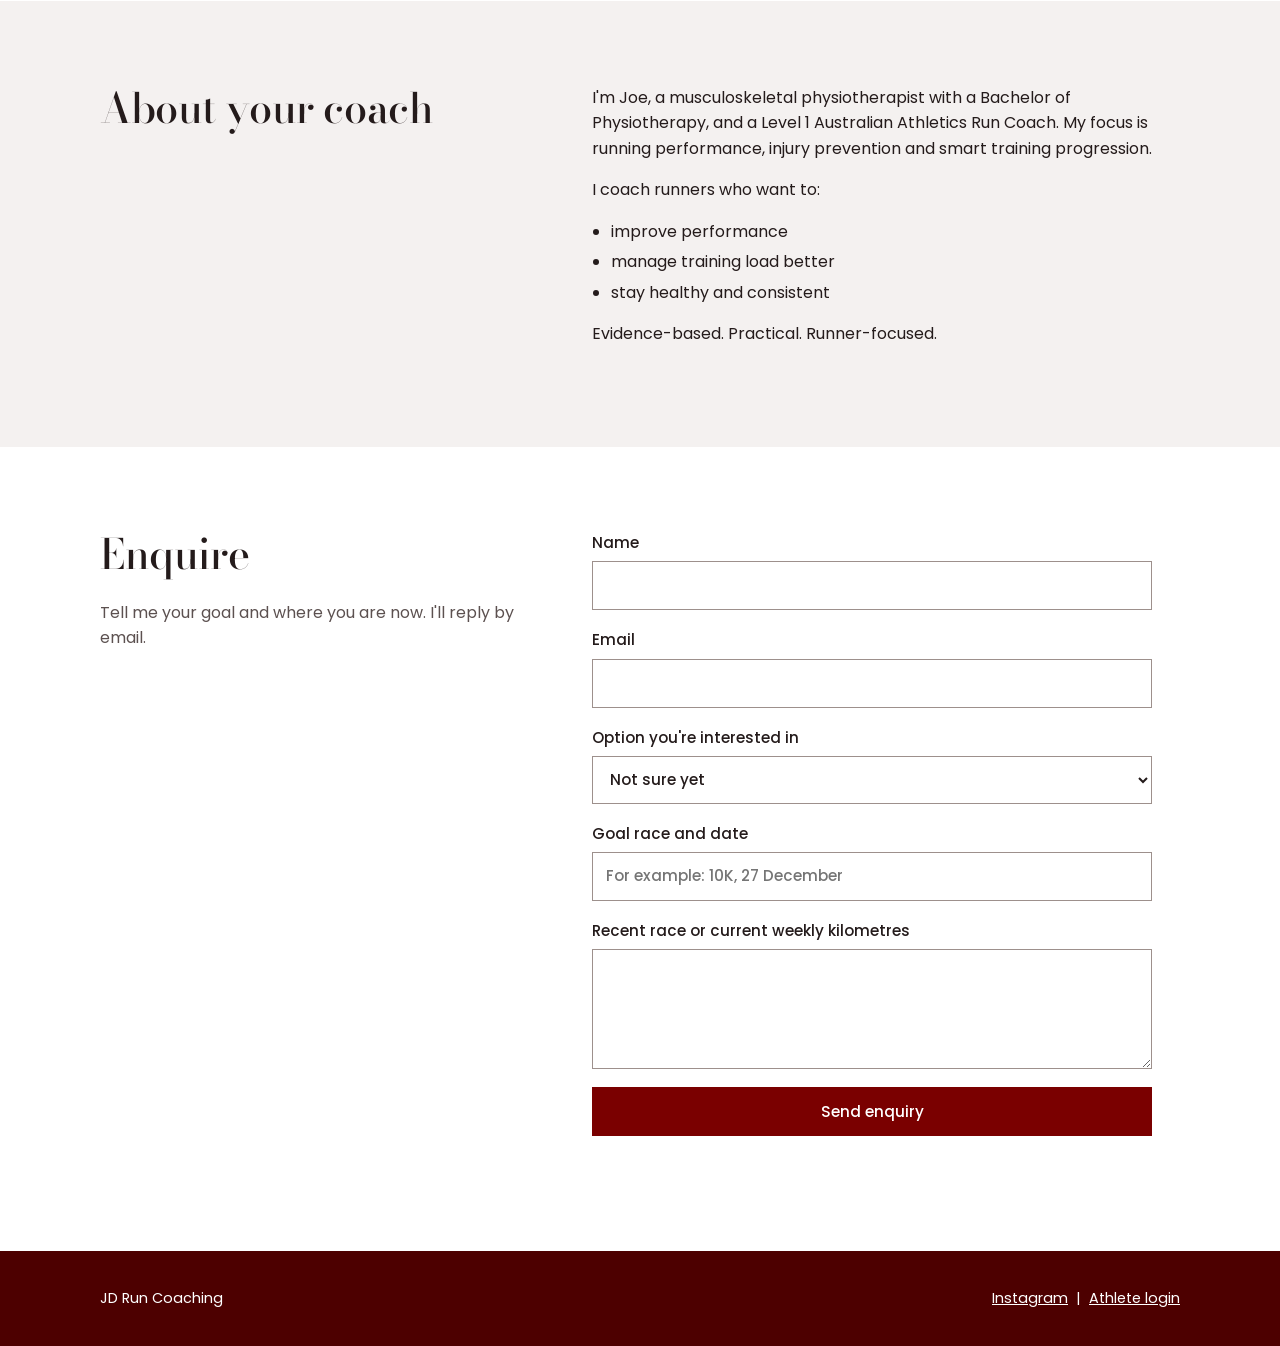
==== commit b1bc5568: "Add Platinum/Gold/Silver/Bronze pricing and Return to run plan Apply buttons pre-select the option i" ====
--- a/index.html
+++ b/index.html
@@ -67,12 +67,61 @@
 <section class="block" id="coaching">
   <div class="wrap">
     <h2>Coaching options</h2>
-    <p class="intro">Send me your goal and where you are now, and I'll recommend an option and confirm pricing.</p>
-    <div class="offers">
-      <div class="offer"><h3>Race plan</h3><p>A single plan for one race, with paces, a taper and race-week guide. Delivered through the portal, with one check-in at the half-way point.</p><span class="price">Enquire</span></div>
-      <div class="offer"><h3>Ongoing coaching</h3><p>Weekly plans, session feedback and a check-in every week. Paces updated as your fitness changes.</p><span class="price">Enquire</span></div>
-      <div class="offer"><h3>Strength and running</h3><p>Ongoing coaching plus a three-day strength program written to fit around your runs.</p><span class="price">Enquire</span></div>
+    <p class="intro">Send me your goal and where you are now, and I'll recommend an option and confirm it's a fit.</p>
+    <div class="plans">
+      <article class="plan">
+        <span class="badge">Most support</span>
+        <h3>Platinum</h3>
+        <p class="price">$250 <small>per month</small></p>
+        <ul>
+          <li>Weekly phone call check-in</li>
+          <li>Personalised run plan with paces from your race times</li>
+          <li>Strength program</li>
+          <li>Athlete portal for your weekly plan and run logging</li>
+        </ul>
+        <a class="btn" href="#enquire" data-plan="Platinum">Apply for Platinum</a>
+      </article>
+      <article class="plan">
+        <h3>Gold</h3>
+        <p class="price">$150 <small>per month</small></p>
+        <ul>
+          <li>Weekly email check-in</li>
+          <li>Personalised run plan with paces from your race times</li>
+          <li>Strength program</li>
+          <li>Athlete portal for your weekly plan and run logging</li>
+        </ul>
+        <a class="btn" href="#enquire" data-plan="Gold">Apply for Gold</a>
+      </article>
+      <article class="plan">
+        <h3>Silver</h3>
+        <p class="price">$100 <small>per month</small></p>
+        <ul>
+          <li>Weekly email check-in</li>
+          <li>Personalised run plan with paces from your race times</li>
+          <li>Athlete portal for your weekly plan and run logging</li>
+        </ul>
+        <a class="btn" href="#enquire" data-plan="Silver">Apply for Silver</a>
+      </article>
+      <article class="plan">
+        <h3>Bronze</h3>
+        <p class="price">$100 <small>once off</small></p>
+        <ul>
+          <li>A once-off run plan for your goal race</li>
+          <li>Paces from your race time</li>
+          <li>10% off if you upgrade to an ongoing option</li>
+        </ul>
+        <a class="btn" href="#enquire" data-plan="Bronze">Apply for Bronze</a>
+      </article>
     </div>
+    <div class="addon">
+      <div>
+        <h3>Return to run plan</h3>
+        <p>For runners coming back after injury or time off. A once-off plan that builds your running back up in steps, shaped by your injury history and how your body responds.</p>
+      </div>
+      <p class="price">Enquire</p>
+      <a class="btn ghost" href="#enquire" data-plan="Return to run plan">Apply for this plan</a>
+    </div>
+    <p class="note">Prices are in Australian dollars. Platinum, Gold and Silver are billed monthly.</p>
   </div>
 </section>
 
@@ -103,6 +152,7 @@
       <p class="hp"><label>Leave this empty <input name="bot-field" tabindex="-1" autocomplete="off"></label></p>
       <label>Name <input name="name" required autocomplete="name"></label>
       <label>Email <input type="email" name="email" required autocomplete="email"></label>
+      <label>Option you're interested in <select name="plan"><option value="">Not sure yet</option><option>Platinum</option><option>Gold</option><option>Silver</option><option>Bronze</option><option>Return to run plan</option></select></label>
       <label>Goal race and date <input name="goal" placeholder="For example: 10K, 27 December"></label>
       <label>Recent race or current weekly kilometres <textarea name="background"></textarea></label>
       <button class="btn" type="submit">Send enquiry</button>
--- a/css/site.css
+++ b/css/site.css
@@ -60,3 +60,22 @@
 
 .about ul { margin: 0 0 1em; padding-left: 1.2em; max-width: 58ch; }
 .about li { margin-bottom: .3em; }
+
+.plans { display: grid; gap: 16px; grid-template-columns: 1fr; margin: 32px 0 20px; }
+@media (min-width: 640px) { .plans { grid-template-columns: 1fr 1fr; } }
+@media (min-width: 1000px) { .plans { grid-template-columns: repeat(4, 1fr); } }
+.plan { position: relative; display: flex; flex-direction: column; background: #fff; border: 1px solid var(--rule); border-top: 4px solid var(--maroon); padding: 28px 22px 22px; }
+.plan h3 { font-size: 1.7rem; margin: 0; }
+.plan .price { font: 500 2.1rem/1.1 var(--serif); color: var(--maroon); margin: 8px 0 18px; }
+.plan .price small { font: 400 .85rem var(--sans); color: var(--ink-soft); }
+.plan ul { list-style: none; margin: 0 0 24px; padding: 0; flex: 1; }
+.plan li { padding: 9px 0; border-top: 1px solid var(--rule); font-size: .95rem; }
+.plan .btn { text-align: center; }
+.badge { position: absolute; top: -4px; right: 14px; background: var(--maroon); color: #fff; font-size: .75rem; font-weight: 500; padding: 4px 10px; }
+
+.addon { display: grid; gap: 12px 28px; align-items: center; background: var(--maroon-tint); padding: 22px; margin-bottom: 18px; grid-template-columns: 1fr; }
+@media (min-width: 820px) { .addon { grid-template-columns: 1fr auto auto; } }
+.addon h3 { font-size: 1.4rem; margin: 0 0 4px; }
+.addon p { margin: 0; color: var(--ink-soft); max-width: 60ch; }
+.addon .price { font: 500 1.2rem var(--serif); color: var(--maroon); }
+.addon .btn { text-align: center; }
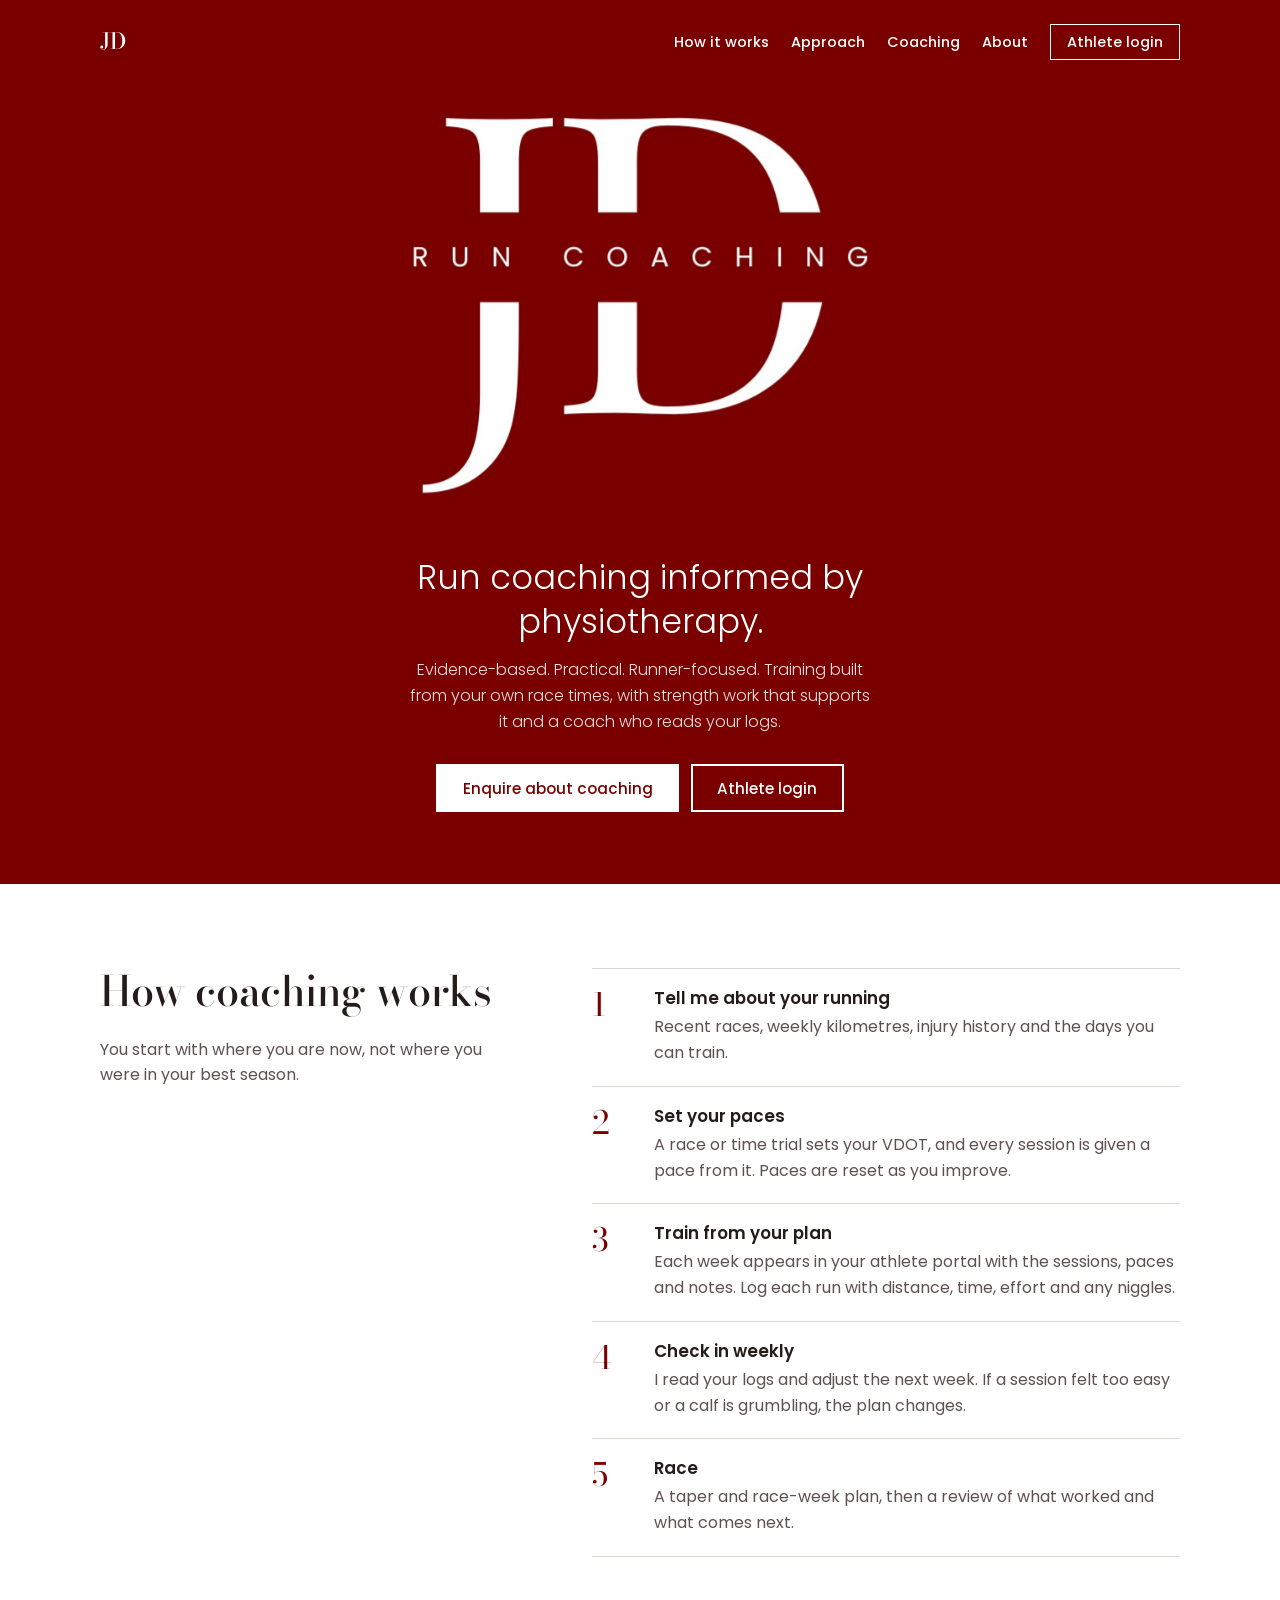
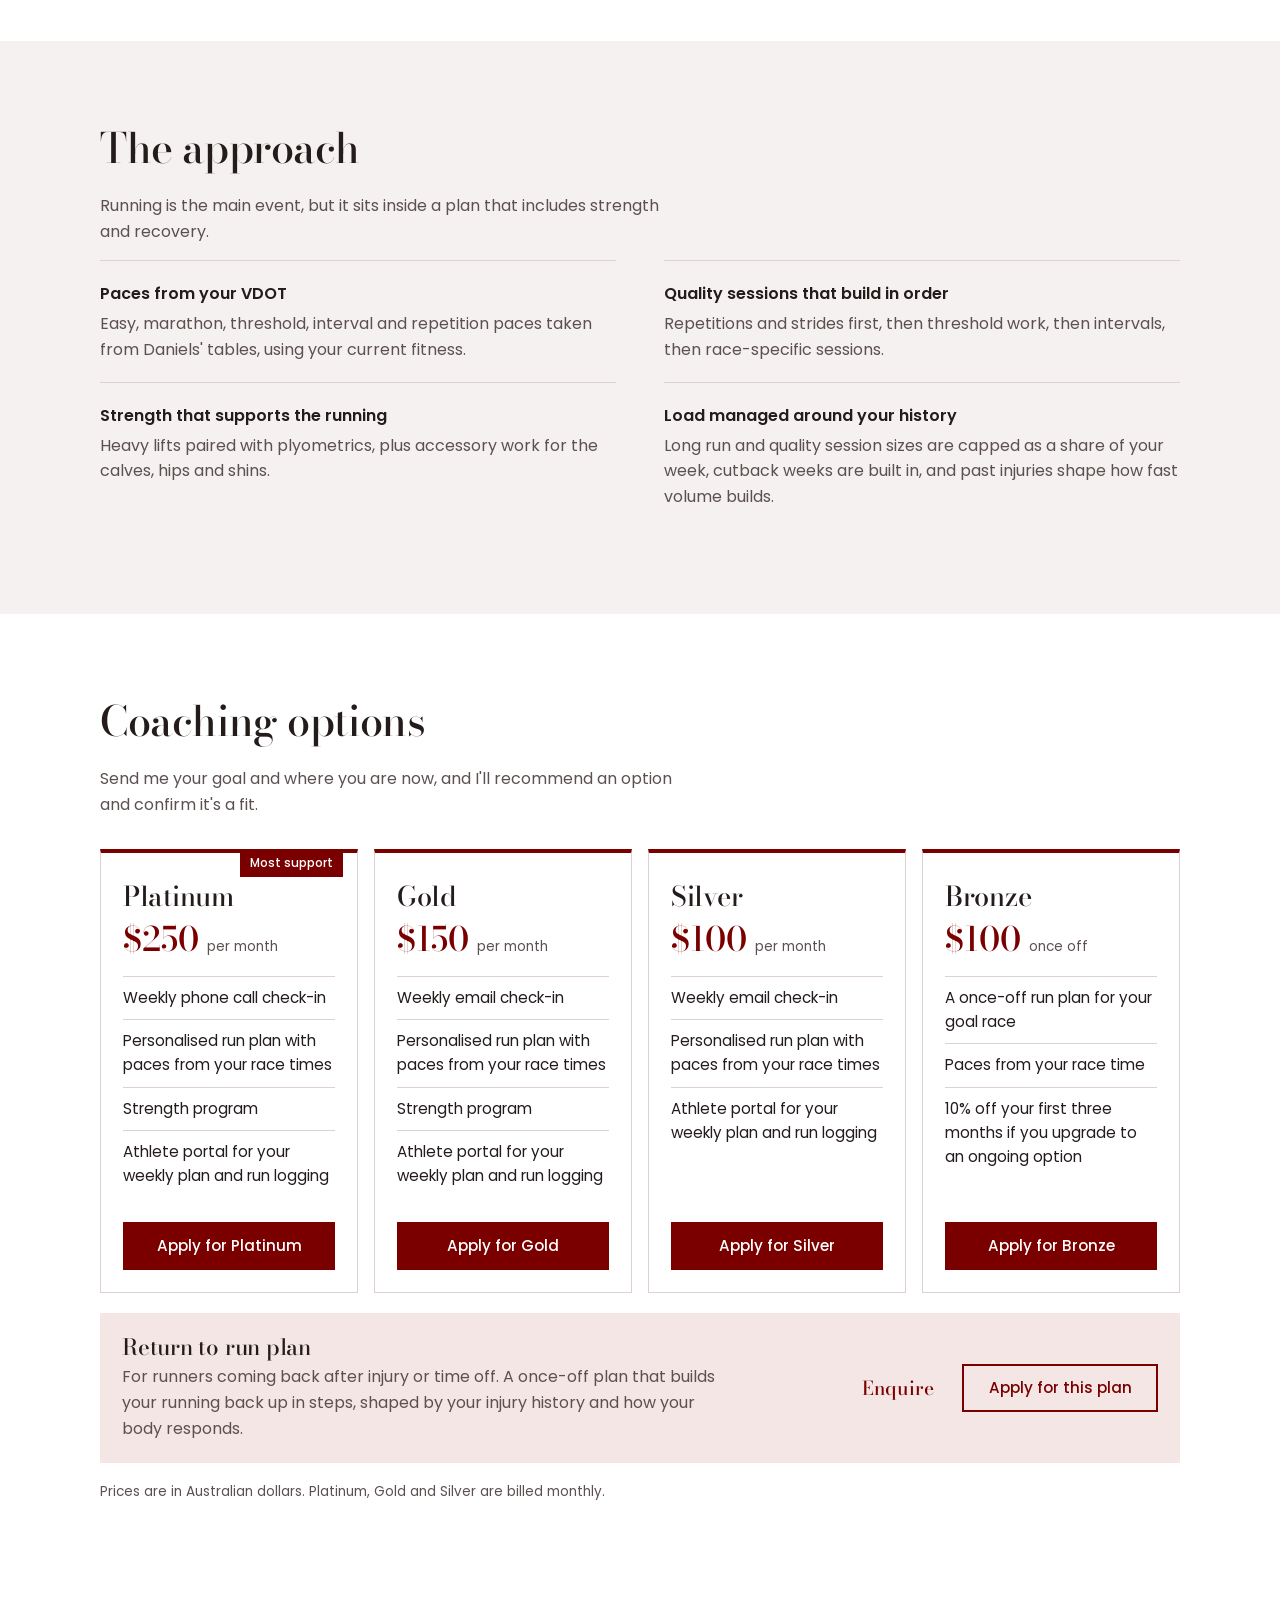
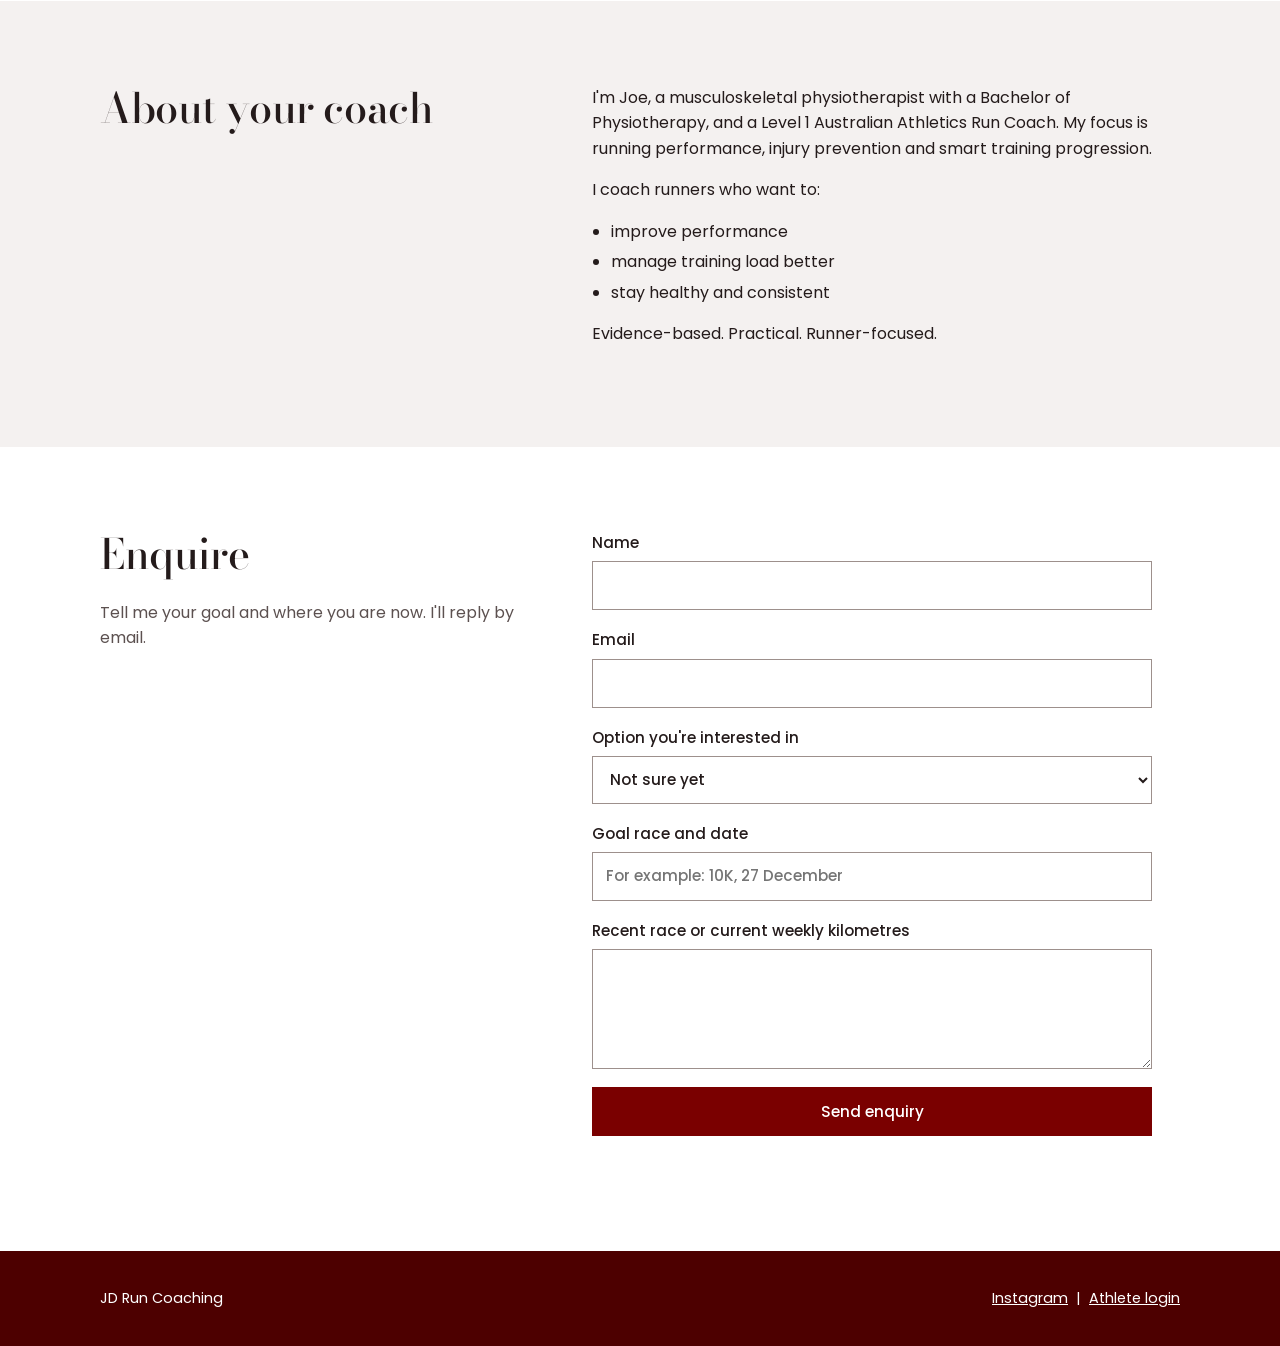
==== commit 1e382c52: "Clarify Bronze upgrade discount: 10% off first three months Co-Authored-By: Claude Sonnet 5.5 <norep" ====
--- a/index.html
+++ b/index.html
@@ -108,7 +108,7 @@
         <ul>
           <li>A once-off run plan for your goal race</li>
           <li>Paces from your race time</li>
-          <li>10% off if you upgrade to an ongoing option</li>
+          <li>10% off your first three months if you upgrade to an ongoing option</li>
         </ul>
         <a class="btn" href="#enquire" data-plan="Bronze">Apply for Bronze</a>
       </article>
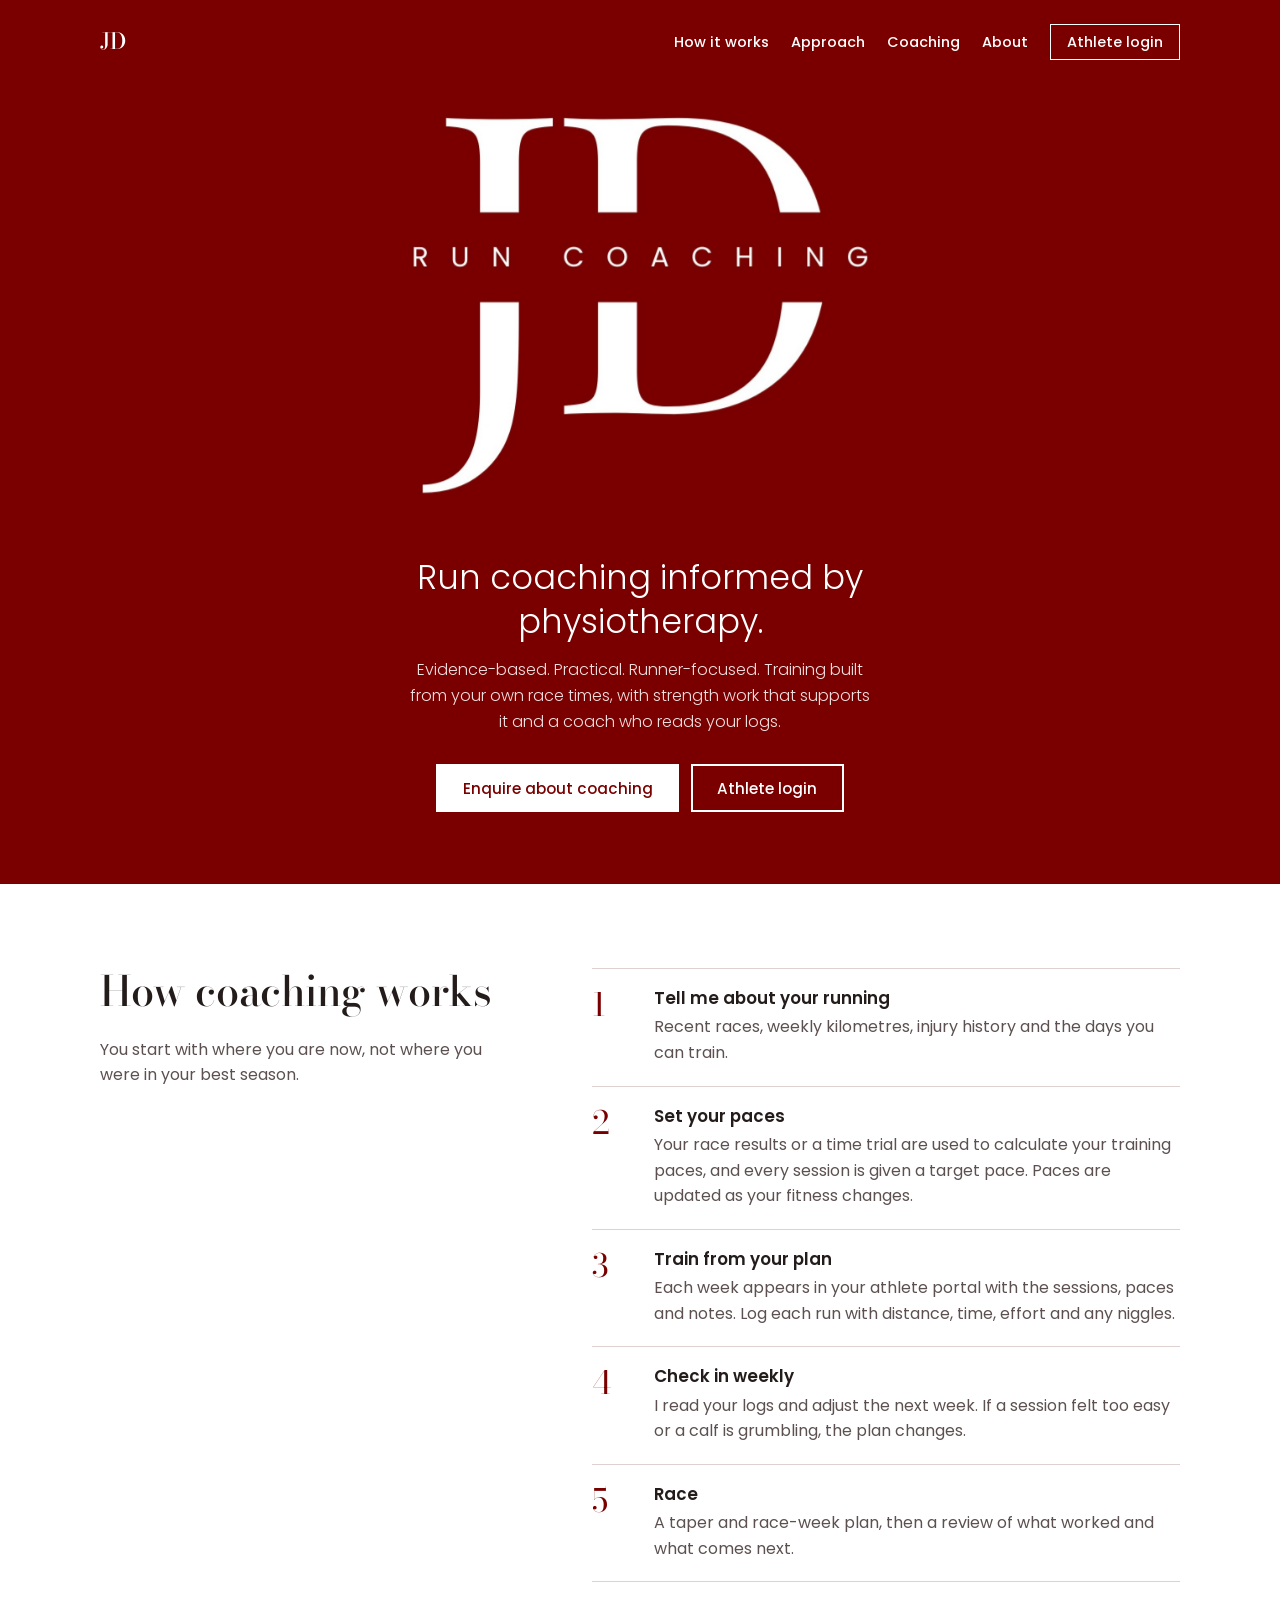
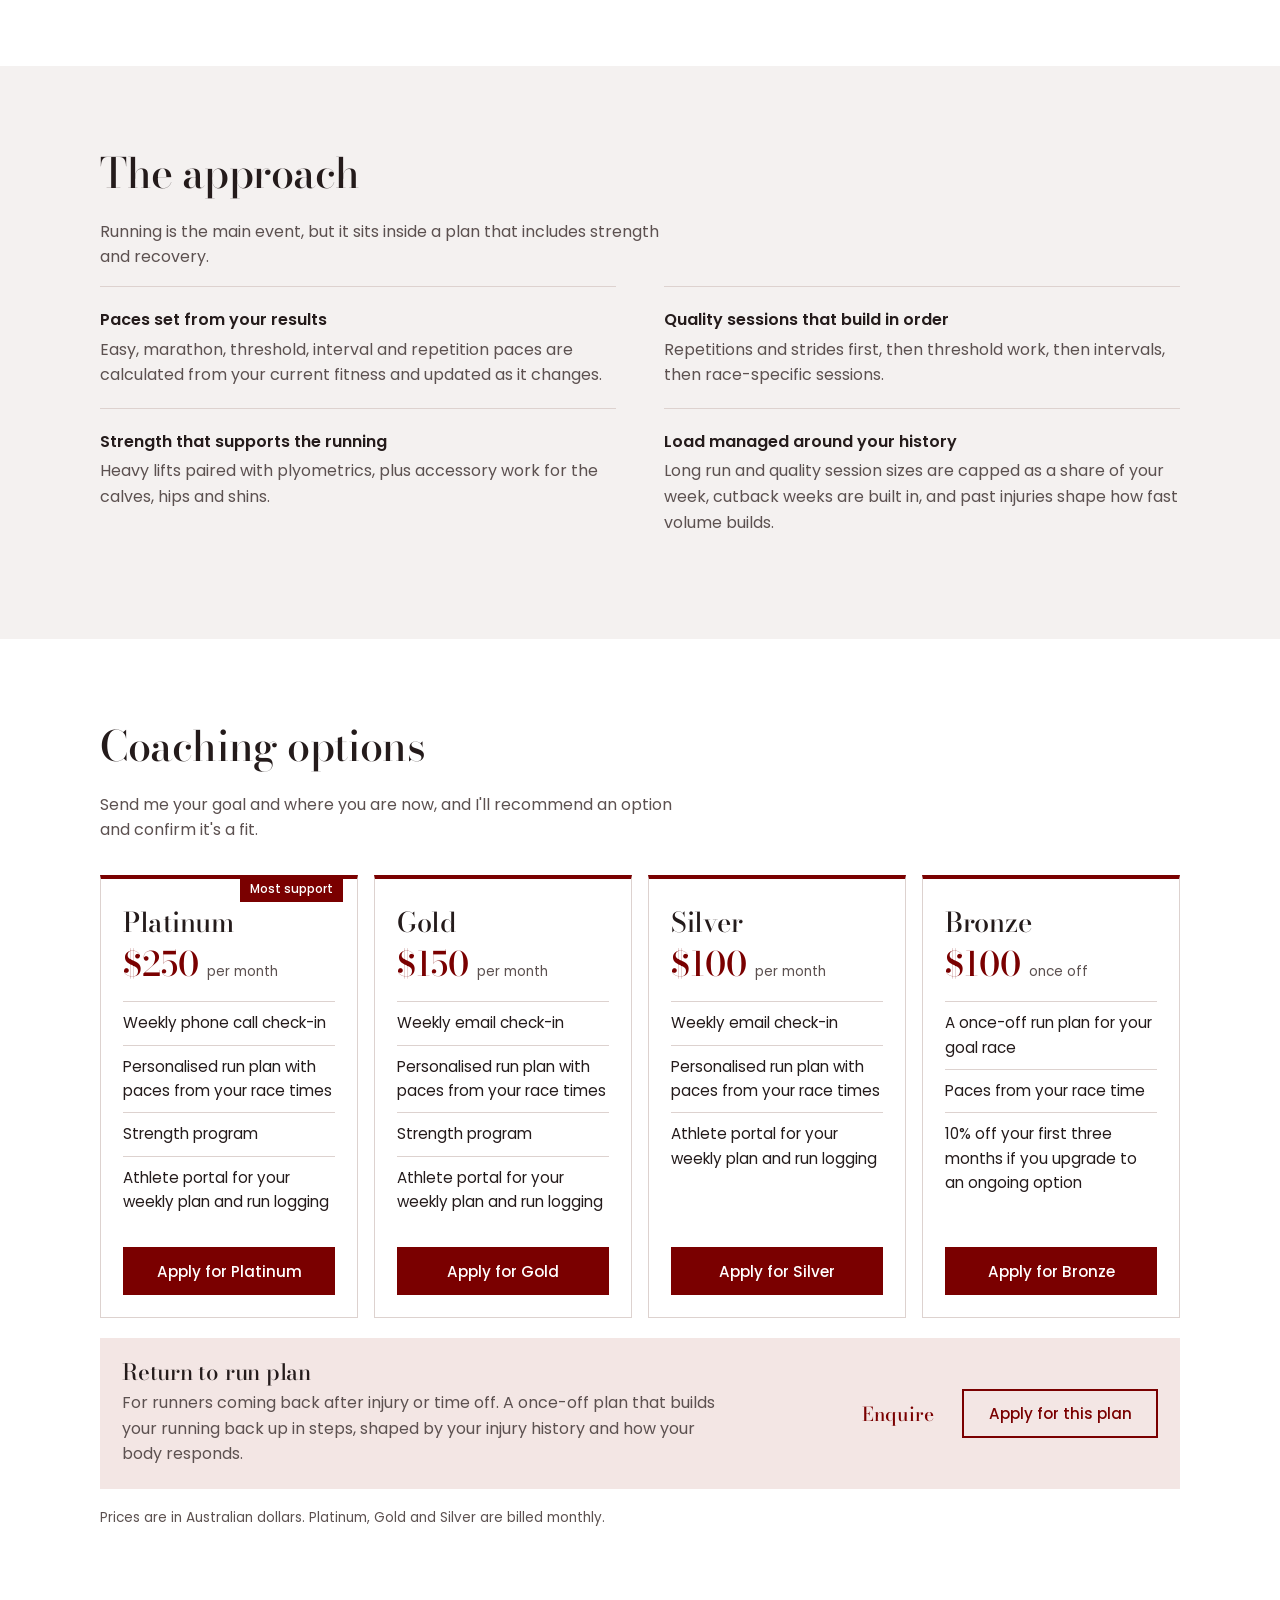
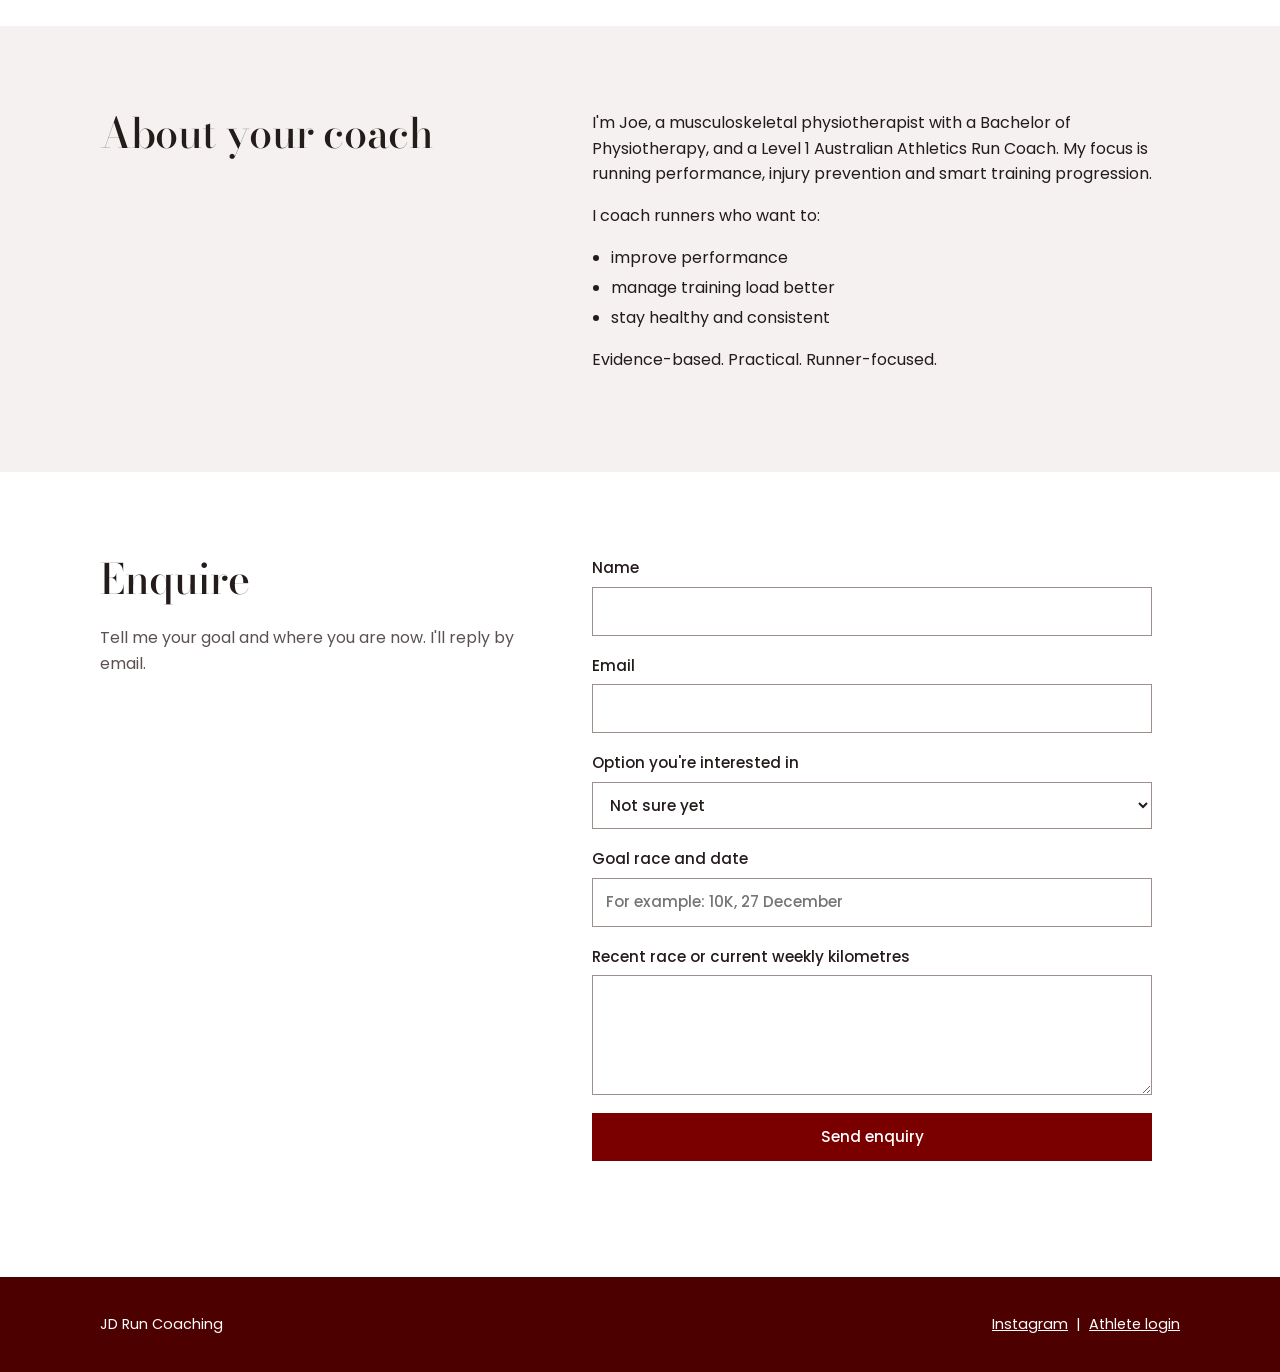
==== commit 5fc698bd: "Remove Daniels references from site and portal copy Co-Authored-By: Claude Sonnet 5.5 <noreply@anthr" ====
--- a/index.html
+++ b/index.html
@@ -43,7 +43,7 @@
     </div>
     <ol class="steps">
       <li><h3>Tell me about your running</h3><p>Recent races, weekly kilometres, injury history and the days you can train.</p></li>
-      <li><h3>Set your paces</h3><p>A race or time trial sets your VDOT, and every session is given a pace from it. Paces are reset as you improve.</p></li>
+      <li><h3>Set your paces</h3><p>Your race results or a time trial are used to calculate your training paces, and every session is given a target pace. Paces are updated as your fitness changes.</p></li>
       <li><h3>Train from your plan</h3><p>Each week appears in your athlete portal with the sessions, paces and notes. Log each run with distance, time, effort and any niggles.</p></li>
       <li><h3>Check in weekly</h3><p>I read your logs and adjust the next week. If a session felt too easy or a calf is grumbling, the plan changes.</p></li>
       <li><h3>Race</h3><p>A taper and race-week plan, then a review of what worked and what comes next.</p></li>
@@ -56,7 +56,7 @@
     <h2>The approach</h2>
     <p class="intro">Running is the main event, but it sits inside a plan that includes strength and recovery.</p>
     <dl class="facts">
-      <div><dt>Paces from your VDOT</dt><dd>Easy, marathon, threshold, interval and repetition paces taken from Daniels' tables, using your current fitness.</dd></div>
+      <div><dt>Paces set from your results</dt><dd>Easy, marathon, threshold, interval and repetition paces are calculated from your current fitness and updated as it changes.</dd></div>
       <div><dt>Quality sessions that build in order</dt><dd>Repetitions and strides first, then threshold work, then intervals, then race-specific sessions.</dd></div>
       <div><dt>Strength that supports the running</dt><dd>Heavy lifts paired with plyometrics, plus accessory work for the calves, hips and shins.</dd></div>
       <div><dt>Load managed around your history</dt><dd>Long run and quality session sizes are capped as a share of your week, cutback weeks are built in, and past injuries shape how fast volume builds.</dd></div>
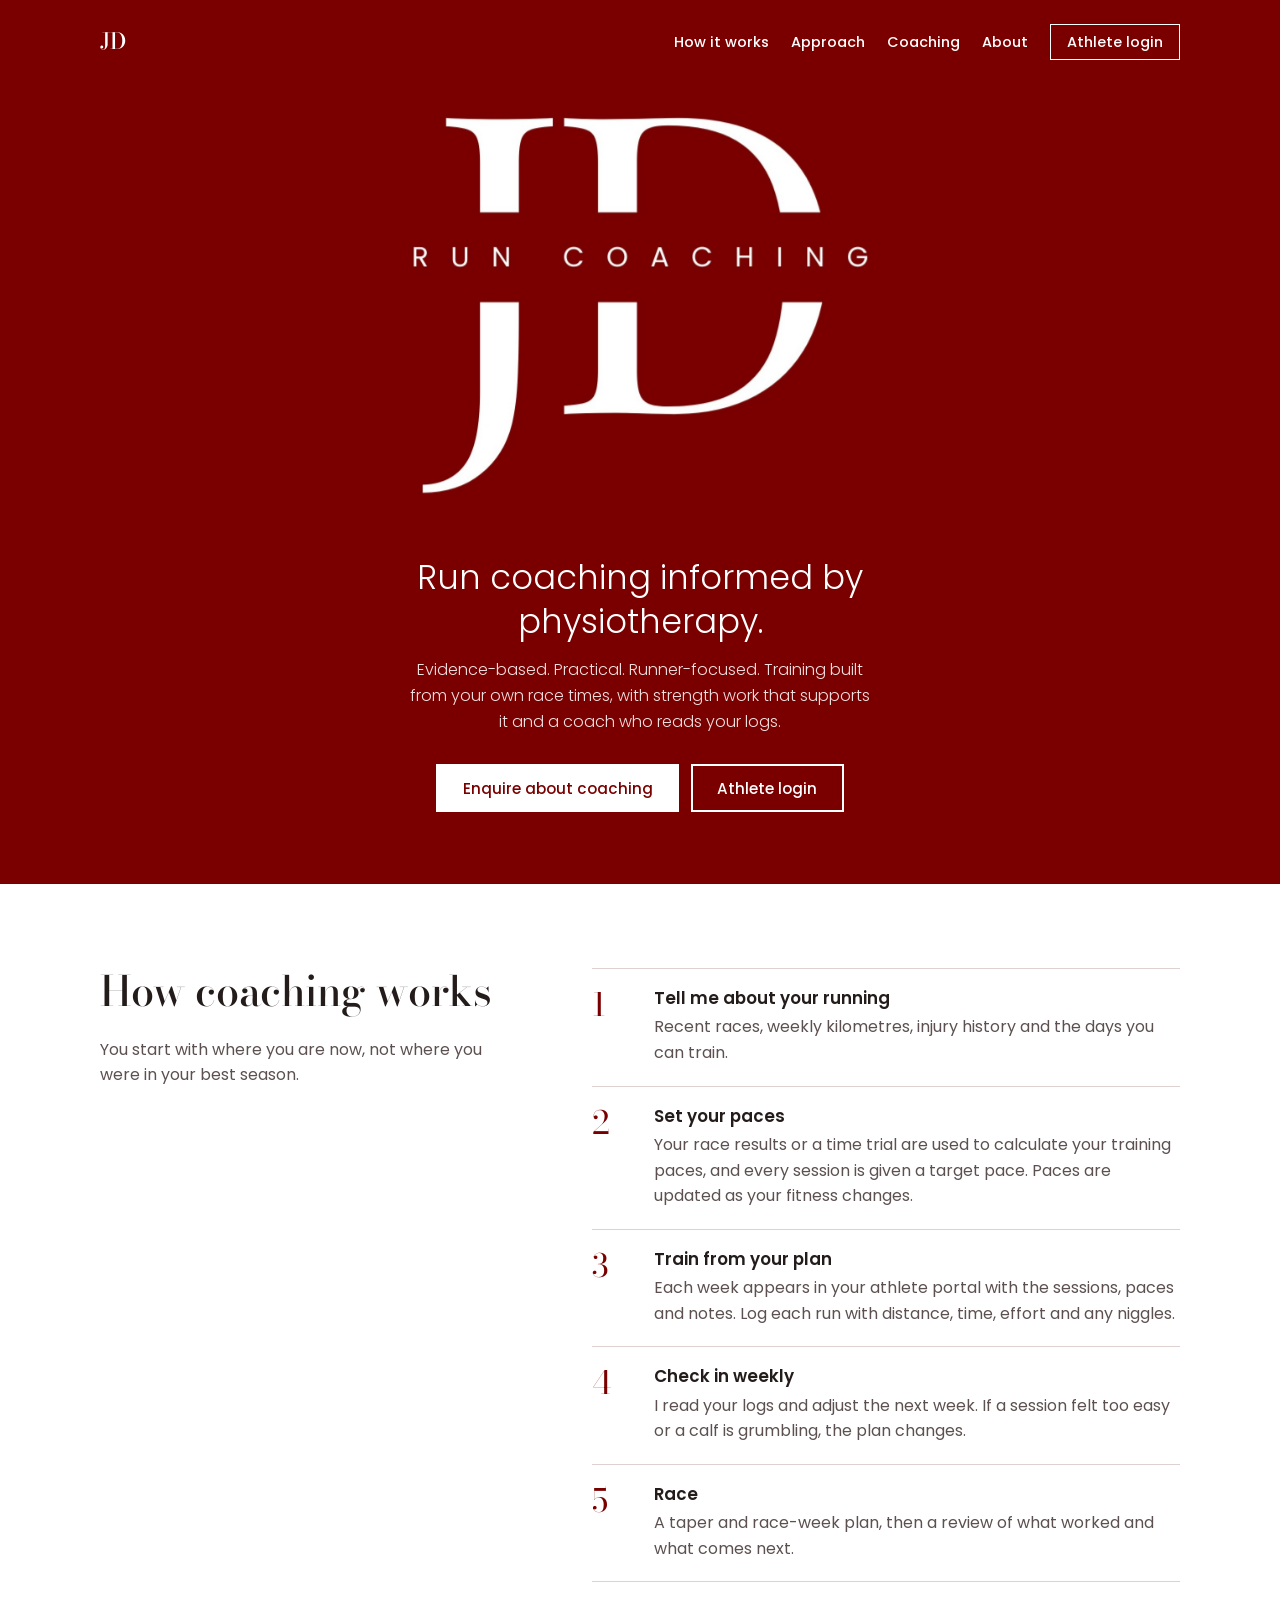
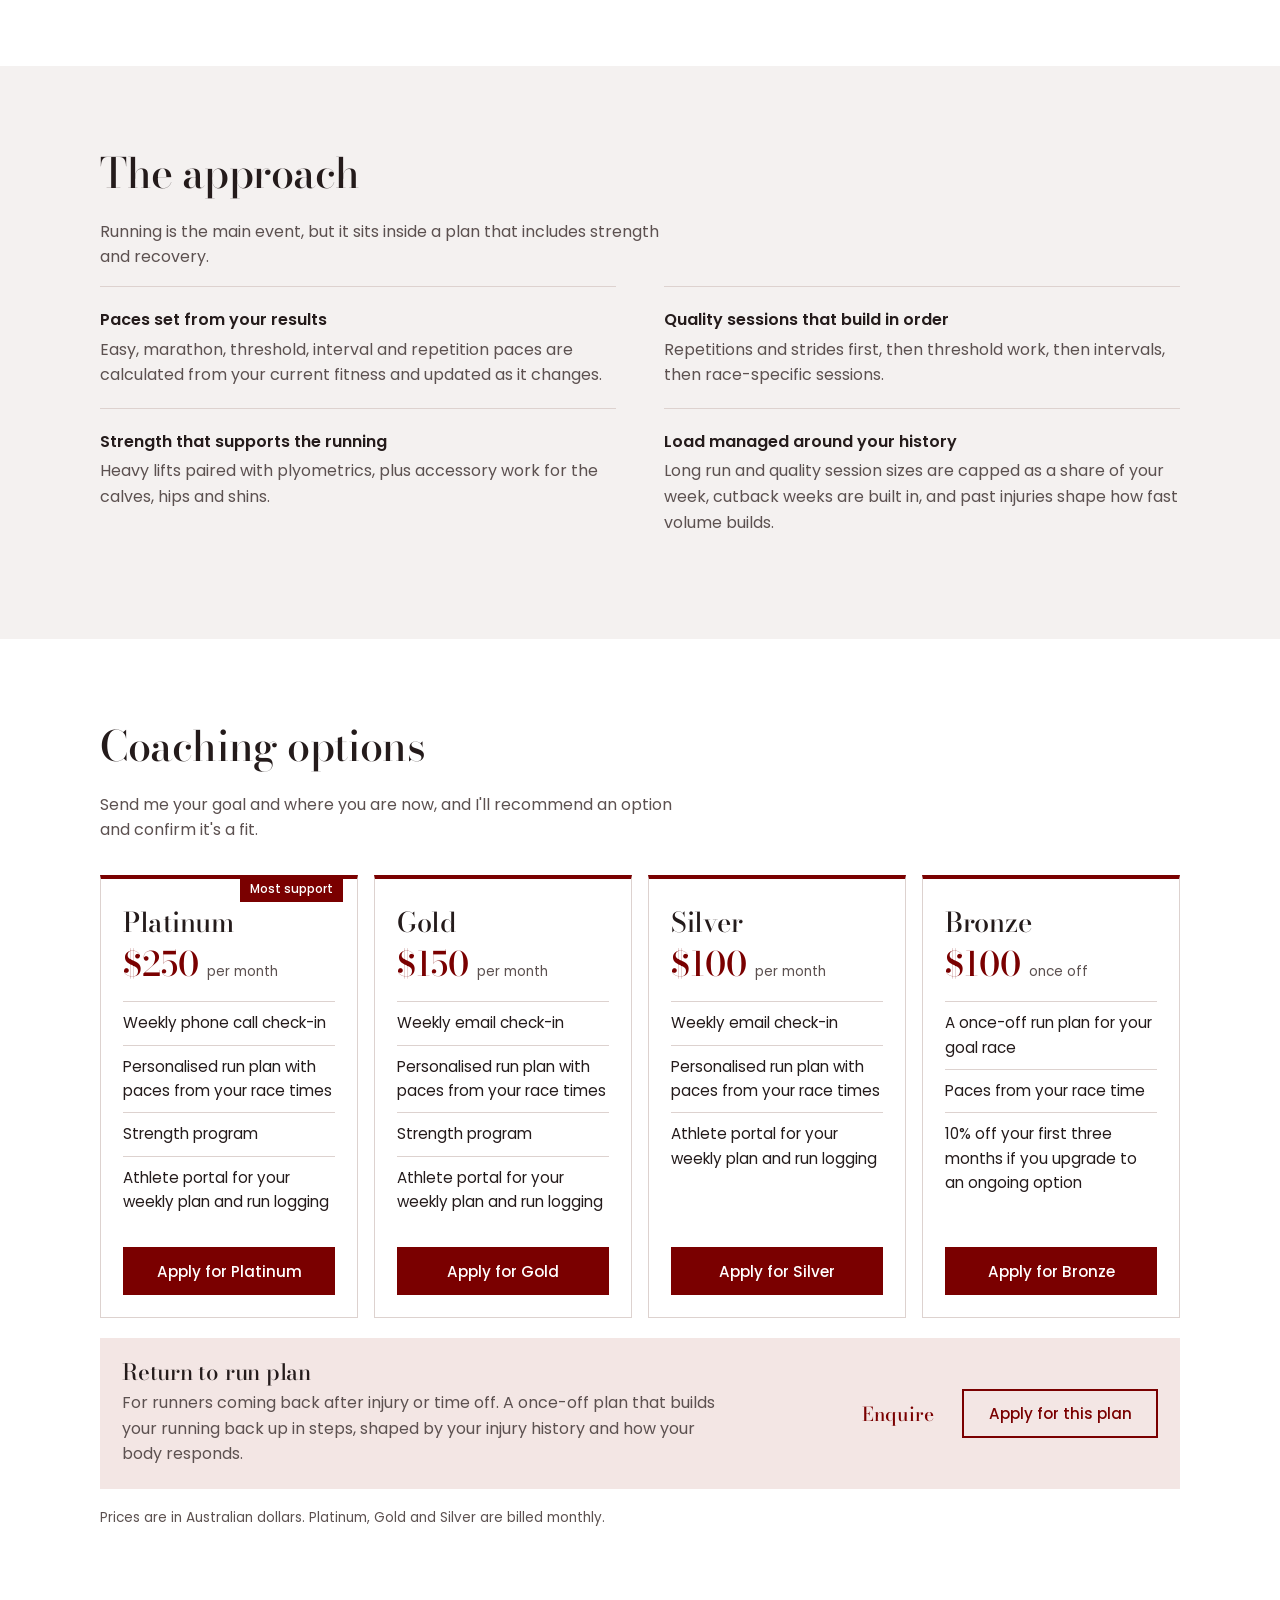
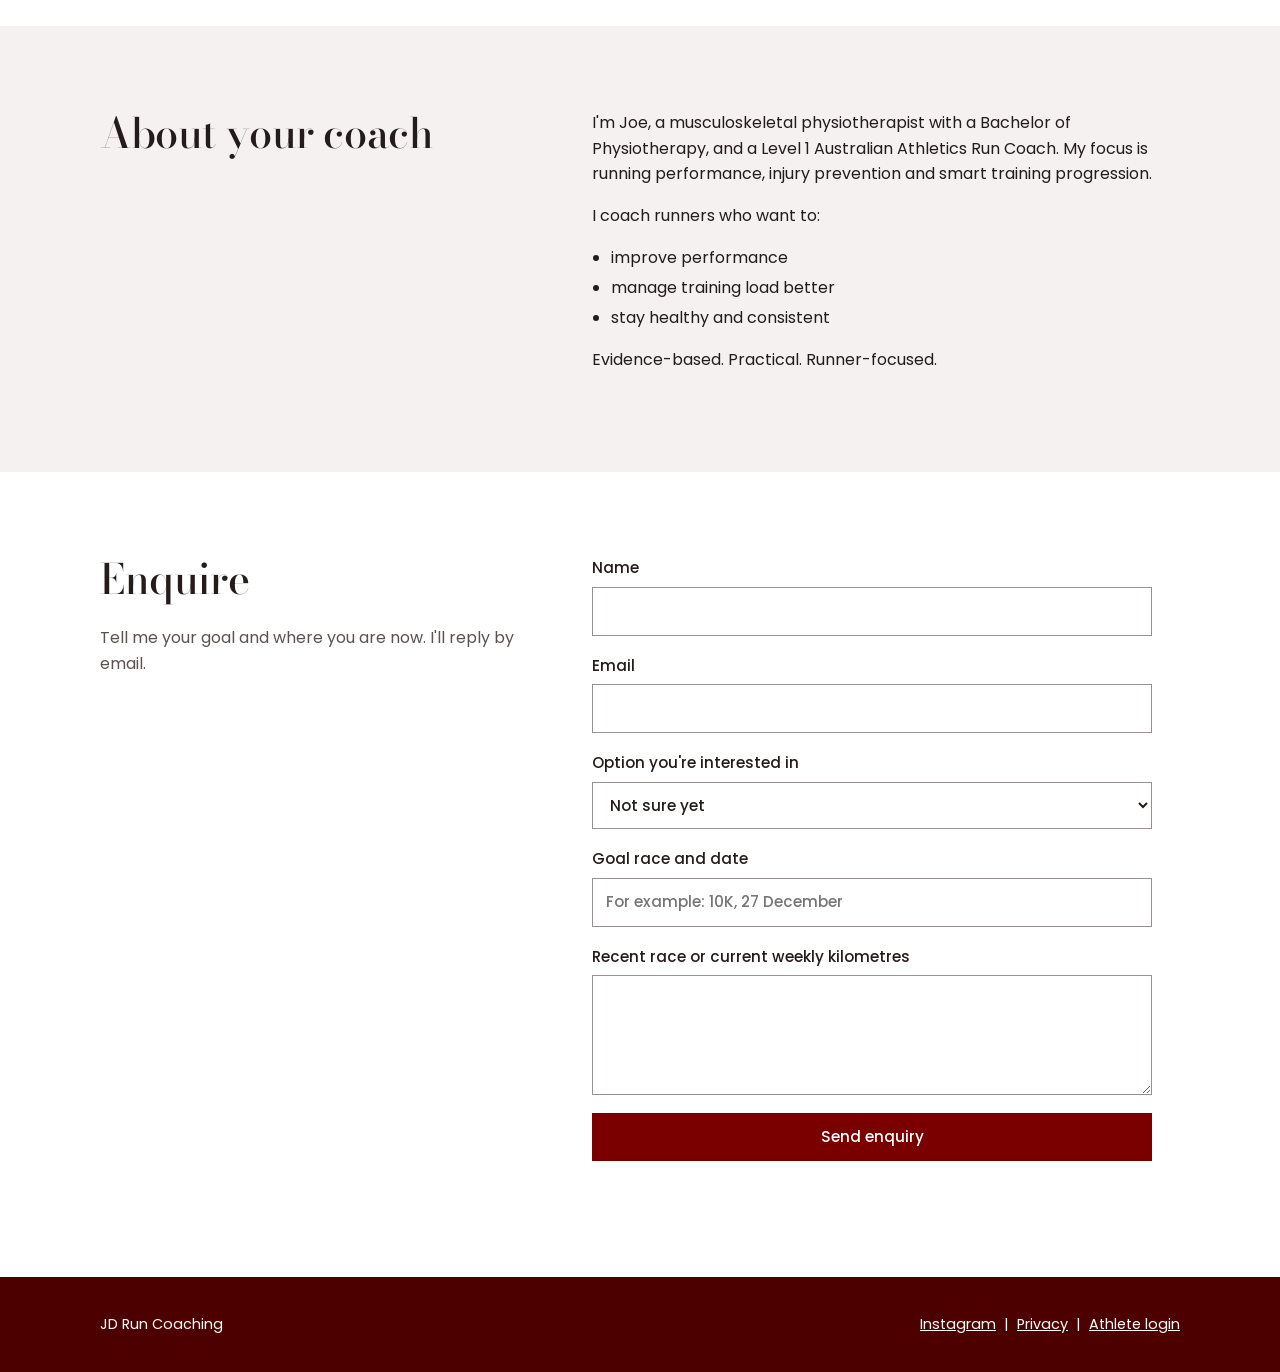
==== commit 3ab66515: "Add privacy page and template plan loader with the 12-week 5K/10K plan Coach can load a saved plan o" ====
--- a/index.html
+++ b/index.html
@@ -164,7 +164,7 @@
 <footer class="on-maroon">
   <div class="wrap">
     <span>JD Run Coaching</span>
-    <span><a href="https://www.instagram.com/jdruncoaching" rel="noopener">Instagram</a> &nbsp;|&nbsp; <a href="portal/">Athlete login</a></span>
+    <span><a href="https://www.instagram.com/jdruncoaching" rel="noopener">Instagram</a> &nbsp;|&nbsp; <a href="privacy.html">Privacy</a> &nbsp;|&nbsp; <a href="portal/">Athlete login</a></span>
   </div>
 </footer>
 <script src="js/config.js"></script>
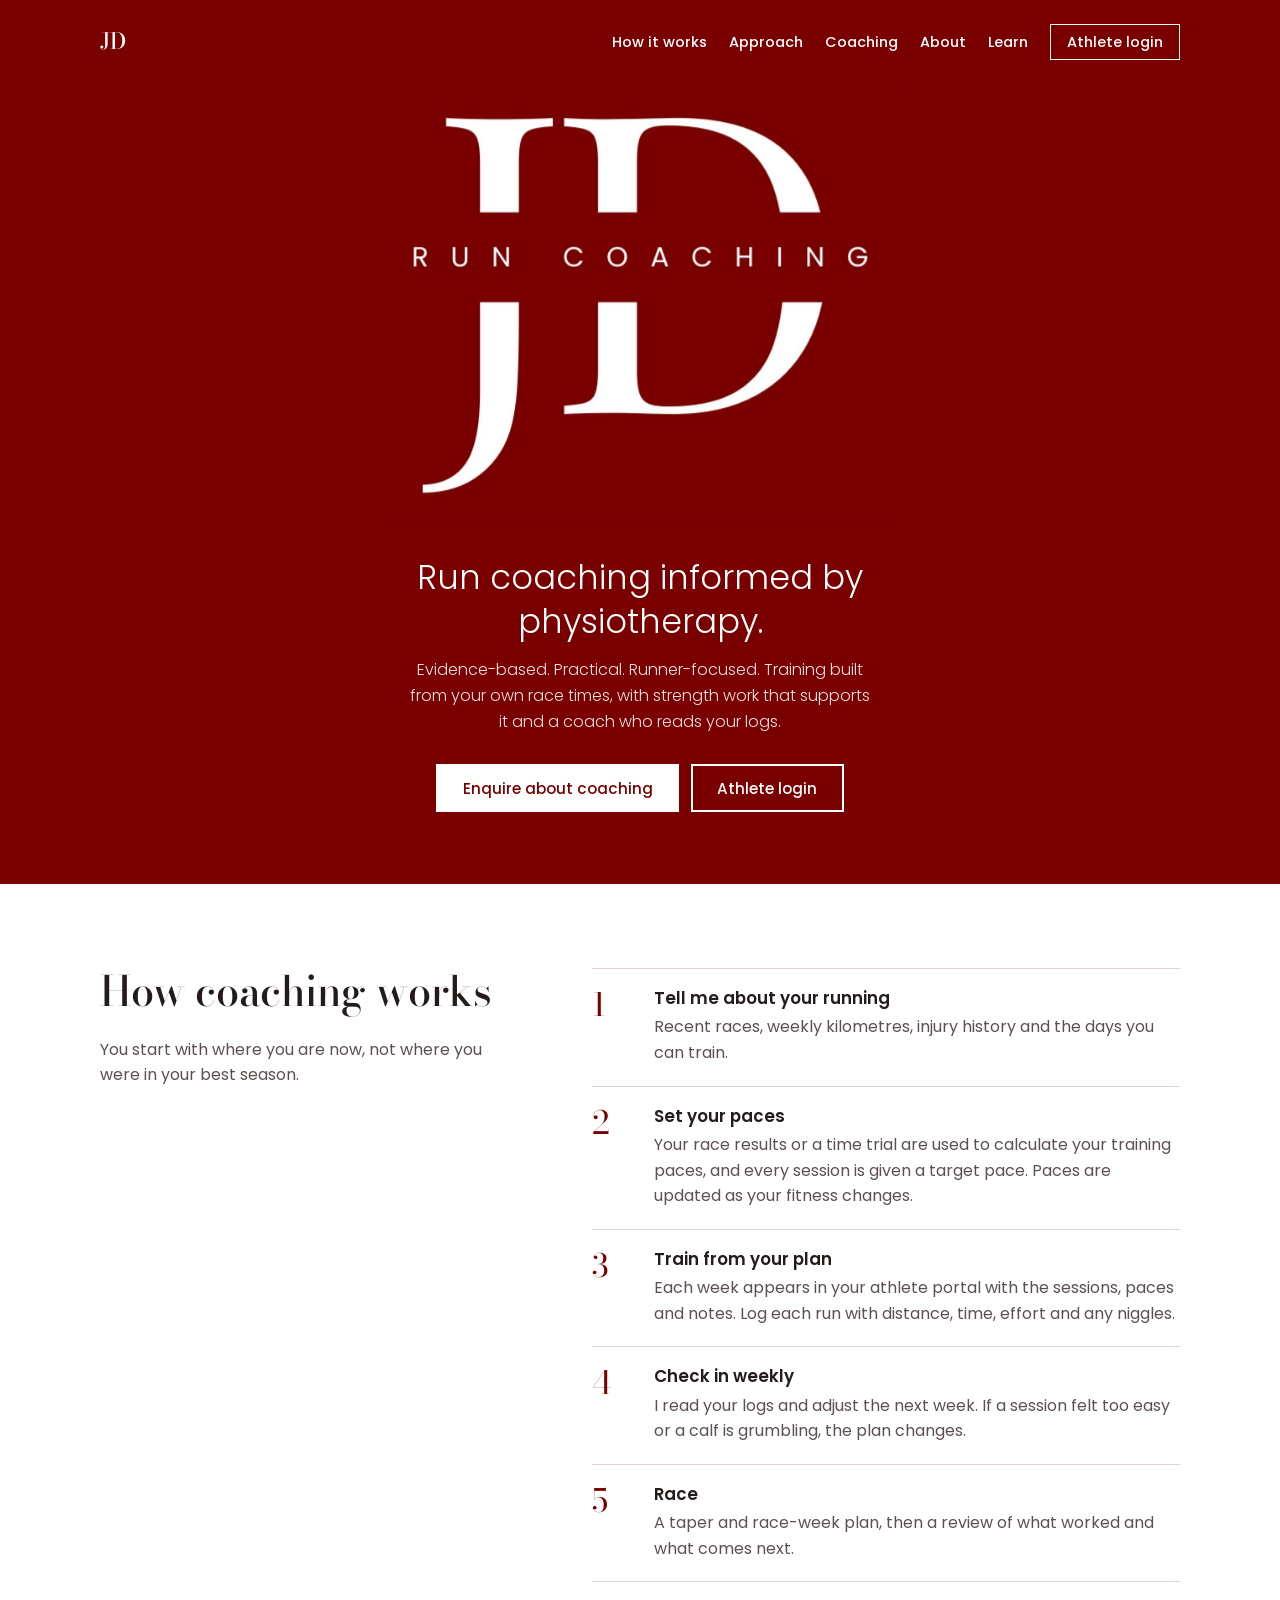
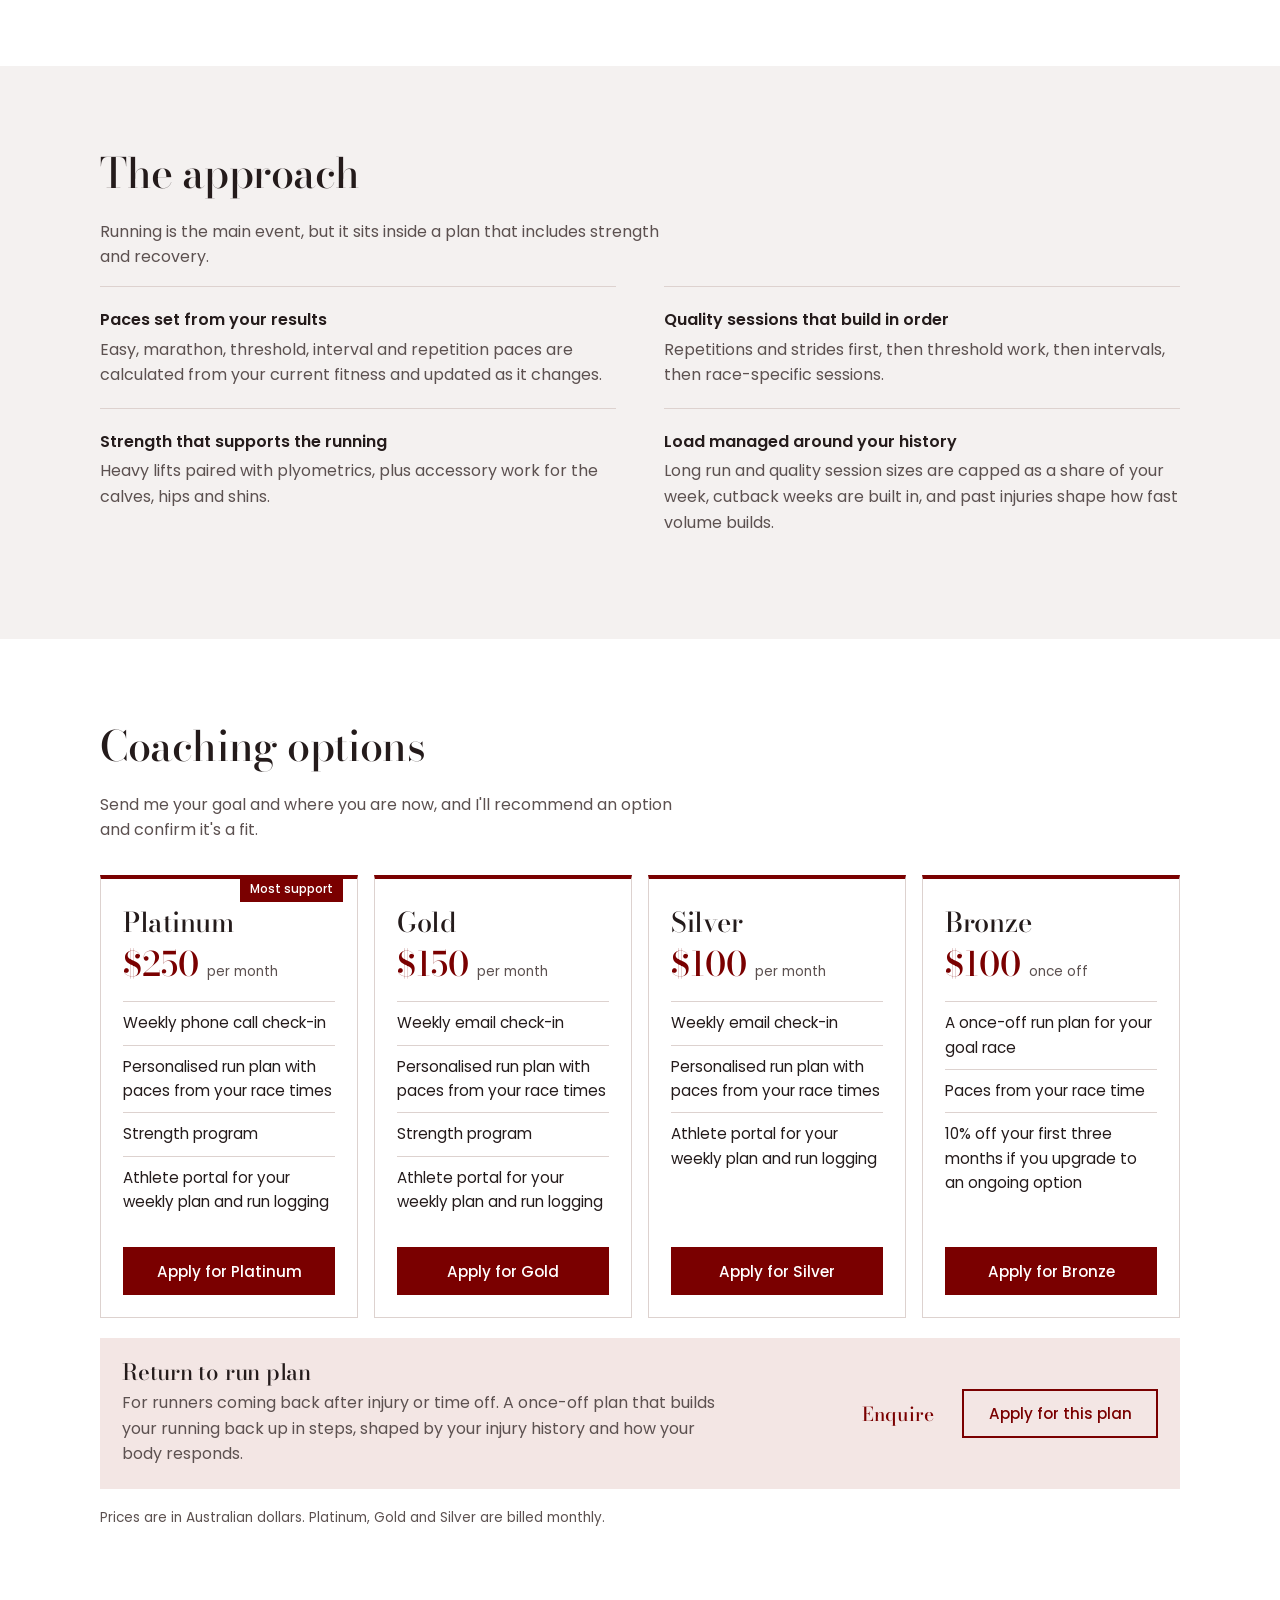
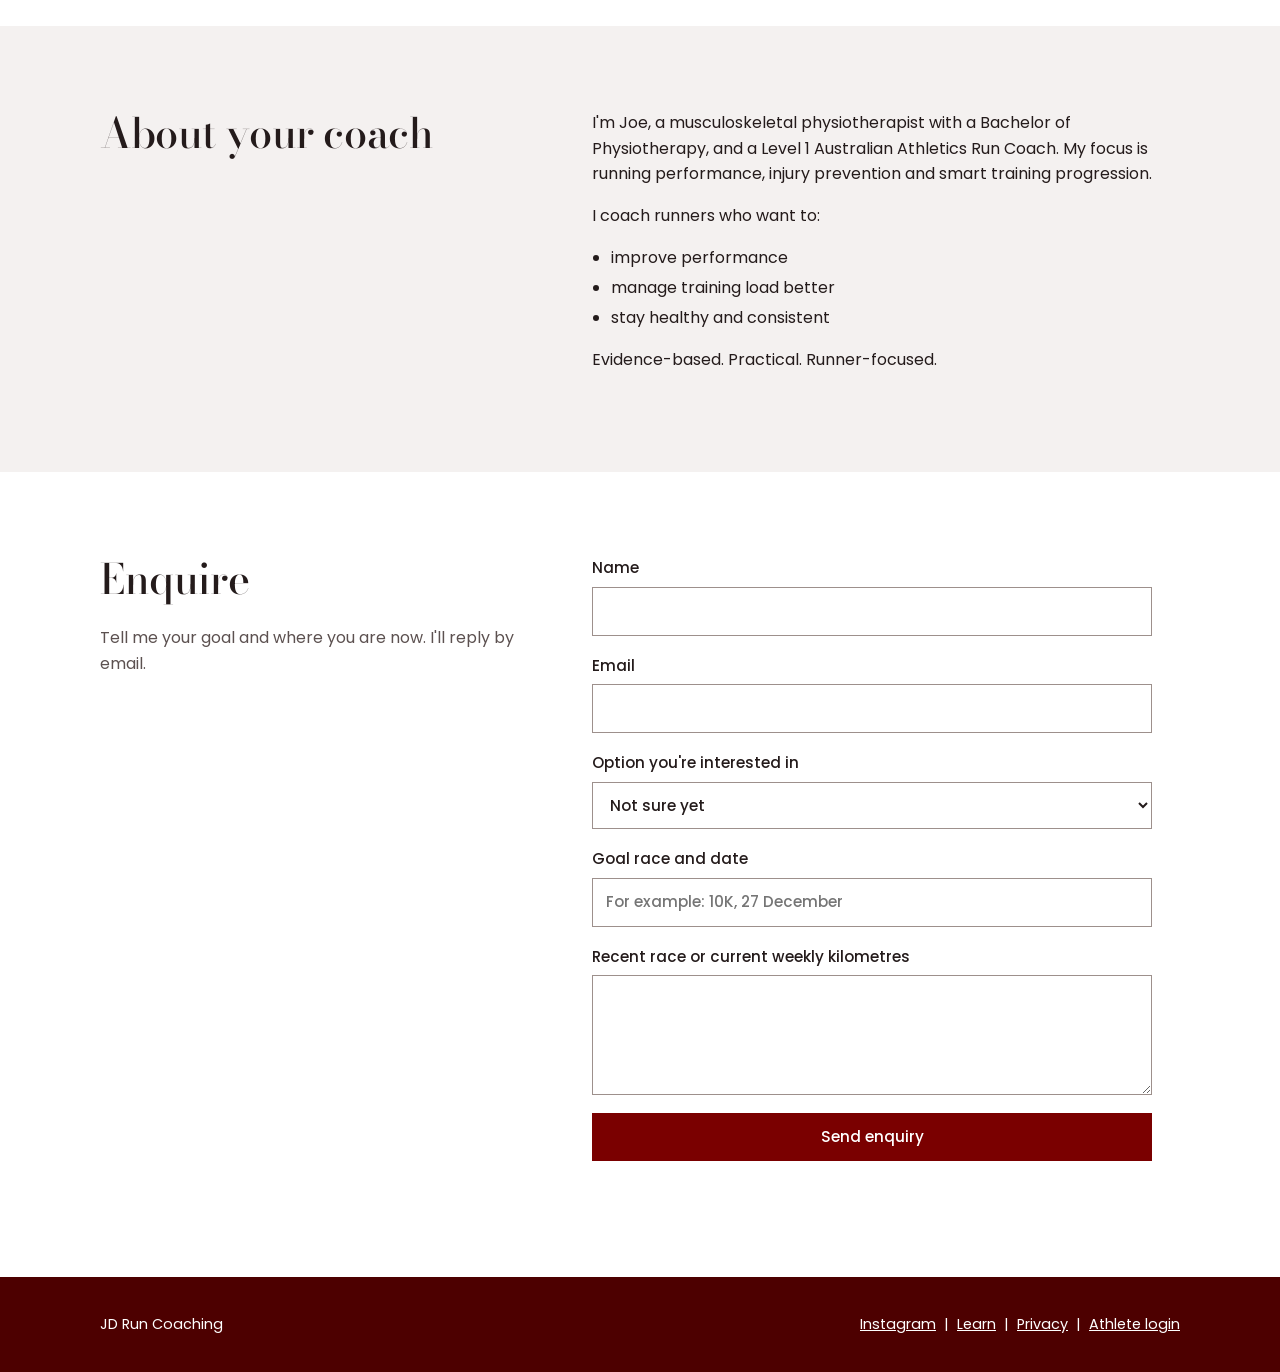
==== commit 1bf330c9: "Fuelling guide evidence update; link Learn from home nav/footer; remove noindex Co-Authored-By: Clau" ====
--- a/index.html
+++ b/index.html
@@ -17,6 +17,7 @@
       <li><a href="#approach">Approach</a></li>
       <li><a href="#coaching">Coaching</a></li>
       <li><a href="#about">About</a></li>
+      <li><a href="learn/">Learn</a></li>
       <li><a class="login" href="portal/">Athlete login</a></li>
     </ul></nav>
   </div>
@@ -164,7 +165,7 @@
 <footer class="on-maroon">
   <div class="wrap">
     <span>JD Run Coaching</span>
-    <span><a href="https://www.instagram.com/jdruncoaching" rel="noopener">Instagram</a> &nbsp;|&nbsp; <a href="privacy.html">Privacy</a> &nbsp;|&nbsp; <a href="portal/">Athlete login</a></span>
+    <span><a href="https://www.instagram.com/jdruncoaching" rel="noopener">Instagram</a> &nbsp;|&nbsp; <a href="learn/">Learn</a> &nbsp;|&nbsp; <a href="privacy.html">Privacy</a> &nbsp;|&nbsp; <a href="portal/">Athlete login</a></span>
   </div>
 </footer>
 <script src="js/config.js"></script>
